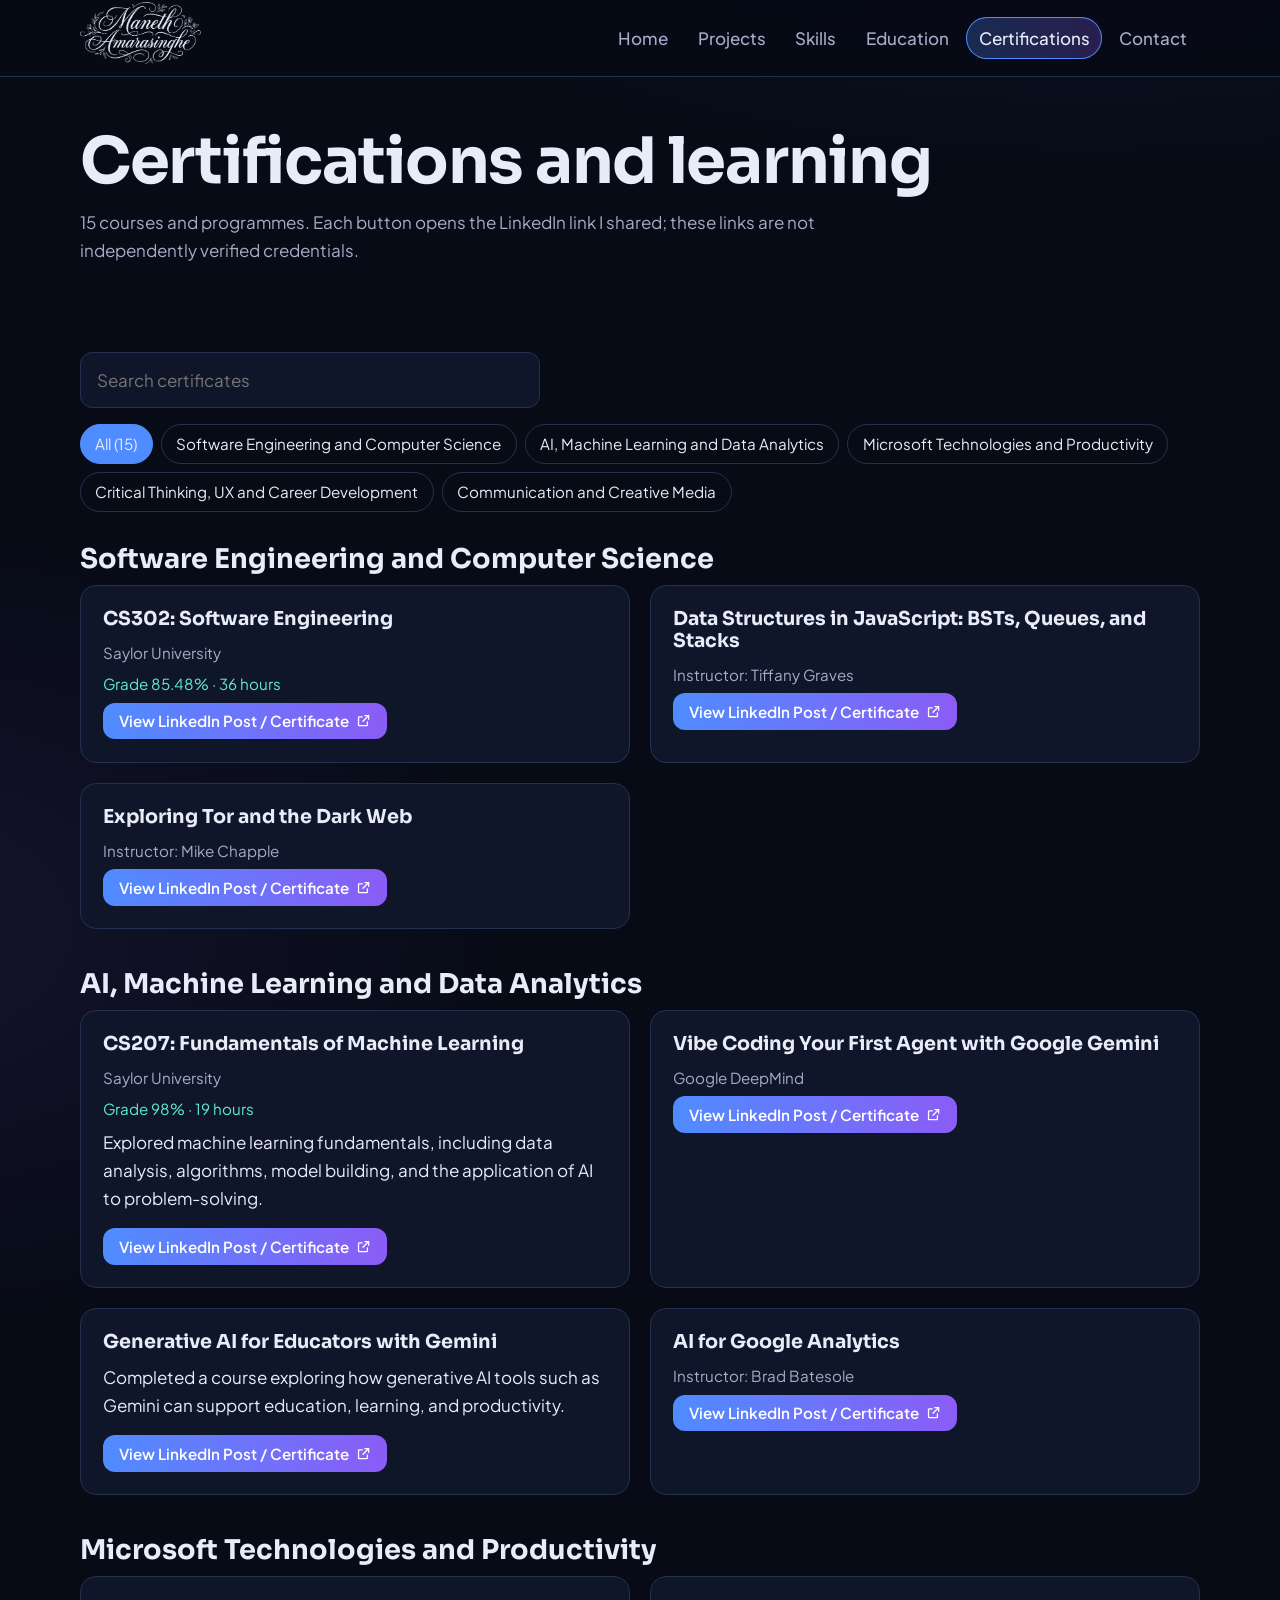
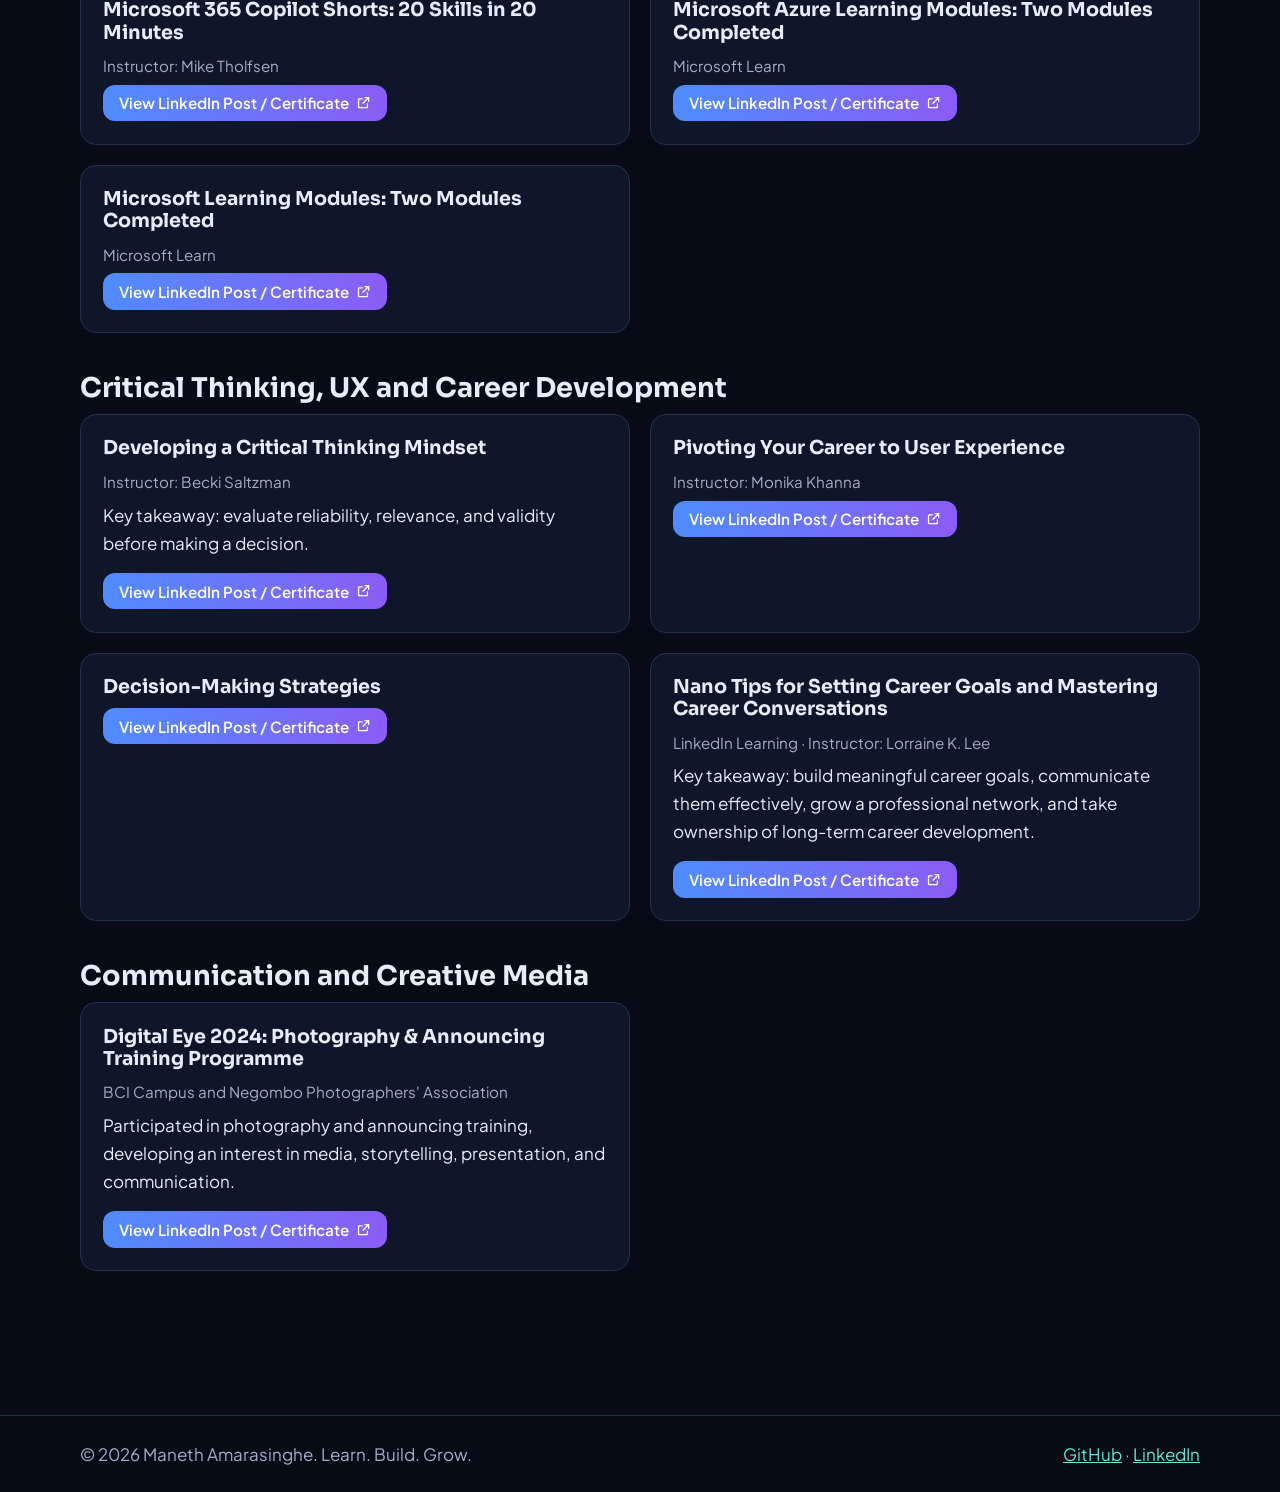
==== certifications.html @ 9f1f95dd "Add files via upload" ====
<!DOCTYPE html>
<html lang="en"><head><meta charset="utf-8"><meta name="viewport" content="width=device-width, initial-scale=1">
<title>Certifications | Maneth Amarasinghe</title><meta name="description" content="15 courses and programmes in software engineering, machine learning, Microsoft technologies, UX and more.">
<link rel="icon" href="favicon.svg" type="image/svg+xml">
<link rel="preconnect" href="https://fonts.googleapis.com"><link rel="preconnect" href="https://fonts.gstatic.com" crossorigin>
<link href="https://fonts.googleapis.com/css2?family=Plus+Jakarta+Sans:wght@400;500;700&family=Sora:wght@500;700&display=swap" rel="stylesheet">
<link rel="stylesheet" href="style.css"></head><body>
<a class="skip" href="#main">Skip to content</a>
<header class="site-header"><div class="wrap bar">
<a class="brand" href="index.html"><img src="logo.png" width="700" height="358" alt="Maneth Amarasinghe"></a>
<button class="menu-btn" aria-label="Open menu" aria-expanded="false" aria-controls="nav"><span></span><span></span><span></span></button>
<nav id="nav" aria-label="Main"><a href="index.html">Home</a><a href="projects.html">Projects</a><a href="skills.html">Skills</a><a href="education.html">Education</a><a href="certifications.html" aria-current="page">Certifications</a><a href="contact.html">Contact</a></nav></div></header>
<main id="main"><section class="page-head"><div class="wrap"><h1>Certifications and learning</h1><p>15 courses and programmes. Each button opens the LinkedIn link I shared; these links are not independently verified credentials.</p></div></section><section class="sec"><div class="wrap"><div class="tools"><label class="sr" for="q">Search certificates</label><input id="q" type="search" placeholder="Search certificates" autocomplete="off"><div class="filters"><button type="button" class="filter active" data-filter="all">All (15)</button><button type="button" class="filter" data-filter="se">Software Engineering and Computer Science</button><button type="button" class="filter" data-filter="ai">AI, Machine Learning and Data Analytics</button><button type="button" class="filter" data-filter="ms">Microsoft Technologies and Productivity</button><button type="button" class="filter" data-filter="ux">Critical Thinking, UX and Career Development</button><button type="button" class="filter" data-filter="cm">Communication and Creative Media</button></div></div><p id="empty" hidden>No certificates match your search.</p><section class="cgroup" data-group="se"><h2>Software Engineering and Computer Science</h2><div class="grid g2"><article class="card cert" data-cat="se"><h3>CS302: Software Engineering</h3><p class="by">Saylor University</p><p class="meta">Grade 85.48% · 36 hours</p><a class="btn small" href="https://lnkd.in/p/gSEtVdaS" target="_blank" rel="noopener noreferrer">View LinkedIn Post / Certificate <svg class="ico" viewBox="0 0 24 24" aria-hidden="true"><path d="M14 4h6v6M20 4l-9 9M18 14v5a1 1 0 0 1-1 1H5a1 1 0 0 1-1-1V7a1 1 0 0 1 1-1h5" fill="none" stroke="currentColor" stroke-width="2" stroke-linecap="round" stroke-linejoin="round"/></svg></a></article><article class="card cert" data-cat="se"><h3>Data Structures in JavaScript: BSTs, Queues, and Stacks</h3><p class="by">Instructor: Tiffany Graves</p><a class="btn small" href="https://lnkd.in/p/guVDkNkJ" target="_blank" rel="noopener noreferrer">View LinkedIn Post / Certificate <svg class="ico" viewBox="0 0 24 24" aria-hidden="true"><path d="M14 4h6v6M20 4l-9 9M18 14v5a1 1 0 0 1-1 1H5a1 1 0 0 1-1-1V7a1 1 0 0 1 1-1h5" fill="none" stroke="currentColor" stroke-width="2" stroke-linecap="round" stroke-linejoin="round"/></svg></a></article><article class="card cert" data-cat="se"><h3>Exploring Tor and the Dark Web</h3><p class="by">Instructor: Mike Chapple</p><a class="btn small" href="https://lnkd.in/p/gBDqiiTd" target="_blank" rel="noopener noreferrer">View LinkedIn Post / Certificate <svg class="ico" viewBox="0 0 24 24" aria-hidden="true"><path d="M14 4h6v6M20 4l-9 9M18 14v5a1 1 0 0 1-1 1H5a1 1 0 0 1-1-1V7a1 1 0 0 1 1-1h5" fill="none" stroke="currentColor" stroke-width="2" stroke-linecap="round" stroke-linejoin="round"/></svg></a></article></div></section><section class="cgroup" data-group="ai"><h2>AI, Machine Learning and Data Analytics</h2><div class="grid g2"><article class="card cert" data-cat="ai"><h3>CS207: Fundamentals of Machine Learning</h3><p class="by">Saylor University</p><p class="meta">Grade 98% · 19 hours</p><p>Explored machine learning fundamentals, including data analysis, algorithms, model building, and the application of AI to problem-solving.</p><a class="btn small" href="https://lnkd.in/p/gyDenBuD" target="_blank" rel="noopener noreferrer">View LinkedIn Post / Certificate <svg class="ico" viewBox="0 0 24 24" aria-hidden="true"><path d="M14 4h6v6M20 4l-9 9M18 14v5a1 1 0 0 1-1 1H5a1 1 0 0 1-1-1V7a1 1 0 0 1 1-1h5" fill="none" stroke="currentColor" stroke-width="2" stroke-linecap="round" stroke-linejoin="round"/></svg></a></article><article class="card cert" data-cat="ai"><h3>Vibe Coding Your First Agent with Google Gemini</h3><p class="by">Google DeepMind</p><a class="btn small" href="https://lnkd.in/p/gmhh4Y6r" target="_blank" rel="noopener noreferrer">View LinkedIn Post / Certificate <svg class="ico" viewBox="0 0 24 24" aria-hidden="true"><path d="M14 4h6v6M20 4l-9 9M18 14v5a1 1 0 0 1-1 1H5a1 1 0 0 1-1-1V7a1 1 0 0 1 1-1h5" fill="none" stroke="currentColor" stroke-width="2" stroke-linecap="round" stroke-linejoin="round"/></svg></a></article><article class="card cert" data-cat="ai"><h3>Generative AI for Educators with Gemini</h3><p>Completed a course exploring how generative AI tools such as Gemini can support education, learning, and productivity.</p><a class="btn small" href="https://lnkd.in/p/gP2GBxrx" target="_blank" rel="noopener noreferrer">View LinkedIn Post / Certificate <svg class="ico" viewBox="0 0 24 24" aria-hidden="true"><path d="M14 4h6v6M20 4l-9 9M18 14v5a1 1 0 0 1-1 1H5a1 1 0 0 1-1-1V7a1 1 0 0 1 1-1h5" fill="none" stroke="currentColor" stroke-width="2" stroke-linecap="round" stroke-linejoin="round"/></svg></a></article><article class="card cert" data-cat="ai"><h3>AI for Google Analytics</h3><p class="by">Instructor: Brad Batesole</p><a class="btn small" href="https://lnkd.in/p/gePWBzvf" target="_blank" rel="noopener noreferrer">View LinkedIn Post / Certificate <svg class="ico" viewBox="0 0 24 24" aria-hidden="true"><path d="M14 4h6v6M20 4l-9 9M18 14v5a1 1 0 0 1-1 1H5a1 1 0 0 1-1-1V7a1 1 0 0 1 1-1h5" fill="none" stroke="currentColor" stroke-width="2" stroke-linecap="round" stroke-linejoin="round"/></svg></a></article></div></section><section class="cgroup" data-group="ms"><h2>Microsoft Technologies and Productivity</h2><div class="grid g2"><article class="card cert" data-cat="ms"><h3>Microsoft 365 Copilot Shorts: 20 Skills in 20 Minutes</h3><p class="by">Instructor: Mike Tholfsen</p><a class="btn small" href="https://lnkd.in/p/gTQS7FHY" target="_blank" rel="noopener noreferrer">View LinkedIn Post / Certificate <svg class="ico" viewBox="0 0 24 24" aria-hidden="true"><path d="M14 4h6v6M20 4l-9 9M18 14v5a1 1 0 0 1-1 1H5a1 1 0 0 1-1-1V7a1 1 0 0 1 1-1h5" fill="none" stroke="currentColor" stroke-width="2" stroke-linecap="round" stroke-linejoin="round"/></svg></a></article><article class="card cert" data-cat="ms"><h3>Microsoft Azure Learning Modules: Two Modules Completed</h3><p class="by">Microsoft Learn</p><a class="btn small" href="https://lnkd.in/p/ggSB4J23" target="_blank" rel="noopener noreferrer">View LinkedIn Post / Certificate <svg class="ico" viewBox="0 0 24 24" aria-hidden="true"><path d="M14 4h6v6M20 4l-9 9M18 14v5a1 1 0 0 1-1 1H5a1 1 0 0 1-1-1V7a1 1 0 0 1 1-1h5" fill="none" stroke="currentColor" stroke-width="2" stroke-linecap="round" stroke-linejoin="round"/></svg></a></article><article class="card cert" data-cat="ms"><h3>Microsoft Learning Modules: Two Modules Completed</h3><p class="by">Microsoft Learn</p><a class="btn small" href="https://lnkd.in/p/g-Dsky8Z" target="_blank" rel="noopener noreferrer">View LinkedIn Post / Certificate <svg class="ico" viewBox="0 0 24 24" aria-hidden="true"><path d="M14 4h6v6M20 4l-9 9M18 14v5a1 1 0 0 1-1 1H5a1 1 0 0 1-1-1V7a1 1 0 0 1 1-1h5" fill="none" stroke="currentColor" stroke-width="2" stroke-linecap="round" stroke-linejoin="round"/></svg></a></article></div></section><section class="cgroup" data-group="ux"><h2>Critical Thinking, UX and Career Development</h2><div class="grid g2"><article class="card cert" data-cat="ux"><h3>Developing a Critical Thinking Mindset</h3><p class="by">Instructor: Becki Saltzman</p><p>Key takeaway: evaluate reliability, relevance, and validity before making a decision.</p><a class="btn small" href="https://lnkd.in/p/gcz9-4gQ" target="_blank" rel="noopener noreferrer">View LinkedIn Post / Certificate <svg class="ico" viewBox="0 0 24 24" aria-hidden="true"><path d="M14 4h6v6M20 4l-9 9M18 14v5a1 1 0 0 1-1 1H5a1 1 0 0 1-1-1V7a1 1 0 0 1 1-1h5" fill="none" stroke="currentColor" stroke-width="2" stroke-linecap="round" stroke-linejoin="round"/></svg></a></article><article class="card cert" data-cat="ux"><h3>Pivoting Your Career to User Experience</h3><p class="by">Instructor: Monika Khanna</p><a class="btn small" href="https://lnkd.in/p/gacBQBpp" target="_blank" rel="noopener noreferrer">View LinkedIn Post / Certificate <svg class="ico" viewBox="0 0 24 24" aria-hidden="true"><path d="M14 4h6v6M20 4l-9 9M18 14v5a1 1 0 0 1-1 1H5a1 1 0 0 1-1-1V7a1 1 0 0 1 1-1h5" fill="none" stroke="currentColor" stroke-width="2" stroke-linecap="round" stroke-linejoin="round"/></svg></a></article><article class="card cert" data-cat="ux"><h3>Decision-Making Strategies</h3><a class="btn small" href="https://lnkd.in/p/gWr3NBE8" target="_blank" rel="noopener noreferrer">View LinkedIn Post / Certificate <svg class="ico" viewBox="0 0 24 24" aria-hidden="true"><path d="M14 4h6v6M20 4l-9 9M18 14v5a1 1 0 0 1-1 1H5a1 1 0 0 1-1-1V7a1 1 0 0 1 1-1h5" fill="none" stroke="currentColor" stroke-width="2" stroke-linecap="round" stroke-linejoin="round"/></svg></a></article><article class="card cert" data-cat="ux"><h3>Nano Tips for Setting Career Goals and Mastering Career Conversations</h3><p class="by">LinkedIn Learning · Instructor: Lorraine K. Lee</p><p>Key takeaway: build meaningful career goals, communicate them effectively, grow a professional network, and take ownership of long-term career development.</p><a class="btn small" href="https://lnkd.in/p/gWjcAZTr" target="_blank" rel="noopener noreferrer">View LinkedIn Post / Certificate <svg class="ico" viewBox="0 0 24 24" aria-hidden="true"><path d="M14 4h6v6M20 4l-9 9M18 14v5a1 1 0 0 1-1 1H5a1 1 0 0 1-1-1V7a1 1 0 0 1 1-1h5" fill="none" stroke="currentColor" stroke-width="2" stroke-linecap="round" stroke-linejoin="round"/></svg></a></article></div></section><section class="cgroup" data-group="cm"><h2>Communication and Creative Media</h2><div class="grid g2"><article class="card cert" data-cat="cm"><h3>Digital Eye 2024: Photography &amp; Announcing Training Programme</h3><p class="by">BCI Campus and Negombo Photographers' Association</p><p>Participated in photography and announcing training, developing an interest in media, storytelling, presentation, and communication.</p><a class="btn small" href="https://lnkd.in/p/gghEUp94" target="_blank" rel="noopener noreferrer">View LinkedIn Post / Certificate <svg class="ico" viewBox="0 0 24 24" aria-hidden="true"><path d="M14 4h6v6M20 4l-9 9M18 14v5a1 1 0 0 1-1 1H5a1 1 0 0 1-1-1V7a1 1 0 0 1 1-1h5" fill="none" stroke="currentColor" stroke-width="2" stroke-linecap="round" stroke-linejoin="round"/></svg></a></article></div></section></div></section></main>
<footer class="site-footer"><div class="wrap foot">
<p>&copy; <span id="year">2026</span> Maneth Amarasinghe. Learn. Build. Grow.</p>
<p><a href="https://github.com/maneth-amarasinghe-cyber" target="_blank" rel="noopener noreferrer">GitHub</a> &middot; <a href="https://www.linkedin.com/in/maneth-amarasinghe/" target="_blank" rel="noopener noreferrer">LinkedIn</a></p></div></footer>
<script src="script.js"></script></body></html>
---- style.css ----
/* Design tokens: change colours here */
:root{--bg:#070b16;--panel:#0f1629;--line:#243050;--text:#e8ecf8;--mute:#a3adc8;--blue:#4f8cff;--violet:#8b5cf6;--cyan:#5eead4;--r:16px}
*{box-sizing:border-box}html{scroll-behavior:smooth}
body{margin:0;background:var(--bg);color:var(--text);font:400 1.0625rem/1.65 "Plus Jakarta Sans",system-ui,sans-serif;overflow-x:hidden;
background-image:radial-gradient(60rem 30rem at 85% -10%,#4f8cff22,transparent),radial-gradient(40rem 25rem at -10% 30%,#8b5cf61c,transparent)}
h1,h2,h3,.brand{font-family:"Sora",system-ui,sans-serif;line-height:1.15;margin:0 0 .6rem}
h1{font-size:clamp(2.2rem,5.5vw,4rem);letter-spacing:-.02em}h2{font-size:1.7rem}h3{font-size:1.2rem}
a{color:var(--cyan)}p{margin:0 0 1rem}.wrap{width:min(1120px,100% - 2rem);margin:0 auto}.narrow{width:min(780px,100% - 2rem)}
:focus-visible{outline:3px solid var(--cyan);outline-offset:3px}
.skip{position:absolute;left:-999px;top:0;background:#fff;color:#000;padding:.5rem 1rem;z-index:99}.skip:focus{left:0}
.sr{position:absolute;width:1px;height:1px;overflow:hidden;clip:rect(0 0 0 0)}
.ico{width:1em;height:1em;vertical-align:-.12em}
.site-header{position:sticky;top:0;z-index:20;background:#070b16e6;backdrop-filter:blur(10px);border-bottom:1px solid var(--line)}
.bar{display:flex;align-items:center;justify-content:space-between;min-height:76px;gap:1rem}
.brand{color:var(--text);text-decoration:none;font-weight:700;font-size:1.1rem}
nav{display:flex;gap:.25rem;flex-wrap:wrap}nav a{color:var(--mute);text-decoration:none;padding:.45rem .8rem;border-radius:999px;font-weight:500}
nav a:hover{color:var(--text)}nav a[aria-current=page]{color:var(--text);background:linear-gradient(90deg,#4f8cff40,#8b5cf640);box-shadow:inset 0 0 0 1px var(--blue)}
.menu-btn{display:none;background:none;border:1px solid var(--line);border-radius:10px;padding:.6rem;cursor:pointer}
.menu-btn span{display:block;width:22px;height:2px;background:var(--text);margin:4px 0}
@media(max-width:820px){.menu-btn{display:block}nav{display:none;position:absolute;left:0;right:0;top:76px;background:var(--bg);flex-direction:column;padding:1rem;border-bottom:1px solid var(--line)}nav.open{display:flex}}
.hero{padding:clamp(2.5rem,7vw,5.5rem) 0}.hero-grid{display:grid;grid-template-columns:1.25fr 1fr;gap:3rem;align-items:center}
.status{display:inline-block;border:1px solid var(--line);background:var(--panel);padding:.35rem .9rem;border-radius:999px;color:var(--cyan);font-size:.95rem}
.lead{color:var(--mute);font-size:1.15rem;max-width:60ch}
.portrait{margin:0;justify-self:center;width:min(100%,380px);aspect-ratio:422/520;border-radius:24px;padding:6px;background:linear-gradient(140deg,var(--blue),var(--violet),var(--cyan));box-shadow:0 30px 80px #4f8cff30}
.portrait img{width:100%;height:100%;object-fit:cover;object-position:top;border-radius:19px;display:block}
@media(max-width:820px){.hero-grid{grid-template-columns:1fr}.portrait{order:-1;width:min(100%,300px)}}
.actions{display:flex;gap:.7rem;flex-wrap:wrap;margin:1.4rem 0}.links{display:flex;gap:1.2rem;flex-wrap:wrap}
.btn{display:inline-flex;align-items:center;gap:.4rem;background:linear-gradient(90deg,var(--blue),var(--violet));color:#fff;border:0;text-decoration:none;font:600 1rem "Plus Jakarta Sans",sans-serif;padding:.75rem 1.3rem;border-radius:12px;cursor:pointer}
.btn:hover{filter:brightness(1.12)}.btn.ghost{background:transparent;border:1px solid var(--line);color:var(--text)}.btn.ghost:hover{border-color:var(--cyan)}
.btn.small{padding:.55rem 1rem;font-size:.95rem}.textlink{font-weight:600}
.sec{padding:clamp(2rem,5vw,3.5rem) 0}.page-head{padding:3rem 0 1rem}.page-head p{color:var(--mute);max-width:65ch}
.grid{display:grid;gap:1.25rem}.g2{grid-template-columns:repeat(2,1fr)}.g3{grid-template-columns:repeat(3,1fr)}
@media(max-width:900px){.g3{grid-template-columns:repeat(2,1fr)}}@media(max-width:640px){.g2,.g3{grid-template-columns:1fr}}
.card{background:var(--panel);border:1px solid var(--line);border-radius:var(--r);padding:1.4rem;min-width:0;overflow-wrap:anywhere}
.card:hover{border-color:#4f8cff80}.kind,.by,.meta{color:var(--mute);font-size:.95rem;margin-bottom:.4rem}.meta{color:var(--cyan)}.note{color:var(--mute);font-size:.95rem}
.chips{list-style:none;display:flex;flex-wrap:wrap;gap:.45rem;padding:0;margin:.8rem 0 1rem}.chips li{border:1px solid var(--line);background:#0b1224;border-radius:999px;padding:.2rem .75rem;font-size:.9rem;color:var(--text)}.chips.big li{font-size:1rem;padding:.4rem 1rem}
.proj{padding:0;overflow:hidden;display:flex;flex-direction:column}.pbody{padding:1.3rem;display:flex;flex-direction:column;flex:1}.pbody .btn,.pbody .note{margin-top:auto;align-self:flex-start}
.art{height:120px;display:grid;place-items:center;font:700 3rem "Sora",sans-serif;color:#ffffffd9;letter-spacing:.05em}
.studysprint .art{background:linear-gradient(135deg,#1d4ed8,#0e7490)}.fest .art{background:linear-gradient(135deg,#7c3aed,#db2777)}.ocean .art{background:linear-gradient(135deg,#0369a1,#0d9488)}
.psy .art{background:linear-gradient(135deg,#6d28d9,#4f46e5)}.gun .art{background:linear-gradient(135deg,#334155,#b45309)}.recipe .art{background:linear-gradient(135deg,#be123c,#c2410c)}
.timeline{list-style:none;padding:0;margin:0;display:grid;gap:1.25rem;border-left:2px solid var(--line);padding-left:1.25rem}
.lead-card{border-color:var(--violet);background:linear-gradient(135deg,#8b5cf61f,var(--panel))}
.tools{display:grid;gap:1rem;margin-bottom:2rem}input[type=search]{width:100%;max-width:460px;padding:.8rem 1rem;border-radius:12px;border:1px solid var(--line);background:var(--panel);color:var(--text);font:inherit}
.filters{display:flex;gap:.5rem;flex-wrap:wrap}.filter{background:transparent;color:var(--text);border:1px solid var(--line);border-radius:999px;padding:.4rem .9rem;font:inherit;font-size:.95rem;cursor:pointer}.filter.active{background:var(--blue);border-color:var(--blue)}
.cgroup{margin-bottom:2.5rem}[hidden]{display:none!important}
.site-footer{border-top:1px solid var(--line);margin-top:3rem;padding:1.5rem 0;color:var(--mute)}.foot{display:flex;justify-content:space-between;flex-wrap:wrap;gap:.5rem}.foot p{margin:0}
@media(prefers-reduced-motion:reduce){*{animation:none!important;transition:none!important;scroll-behavior:auto!important}}

.brand{display:block;line-height:0}.brand img{height:62px;width:auto;display:block}
.art{position:relative;height:170px;overflow:hidden}.art img{position:absolute;inset:0;width:100%;height:100%;object-fit:cover}
.journey .jbox{background:linear-gradient(135deg,#4f8cff1f,#8b5cf61f);border:1px solid var(--line);border-radius:24px;padding:clamp(1.5rem,4vw,3rem)}
.journey h2{font-size:clamp(1.9rem,4vw,2.8rem)}.jtext{font-size:1.2rem;max-width:68ch;color:var(--text)}
.steps{list-style:none;display:grid;grid-template-columns:repeat(3,1fr);gap:1rem;padding:0;margin:1.5rem 0}
.steps li{background:var(--panel);border:1px solid var(--line);border-radius:14px;padding:1rem;color:var(--mute)}.steps b{display:block;font:700 1.4rem "Sora",sans-serif;color:var(--cyan)}
@media(max-width:640px){.steps{grid-template-columns:1fr}.brand img{height:52px}}
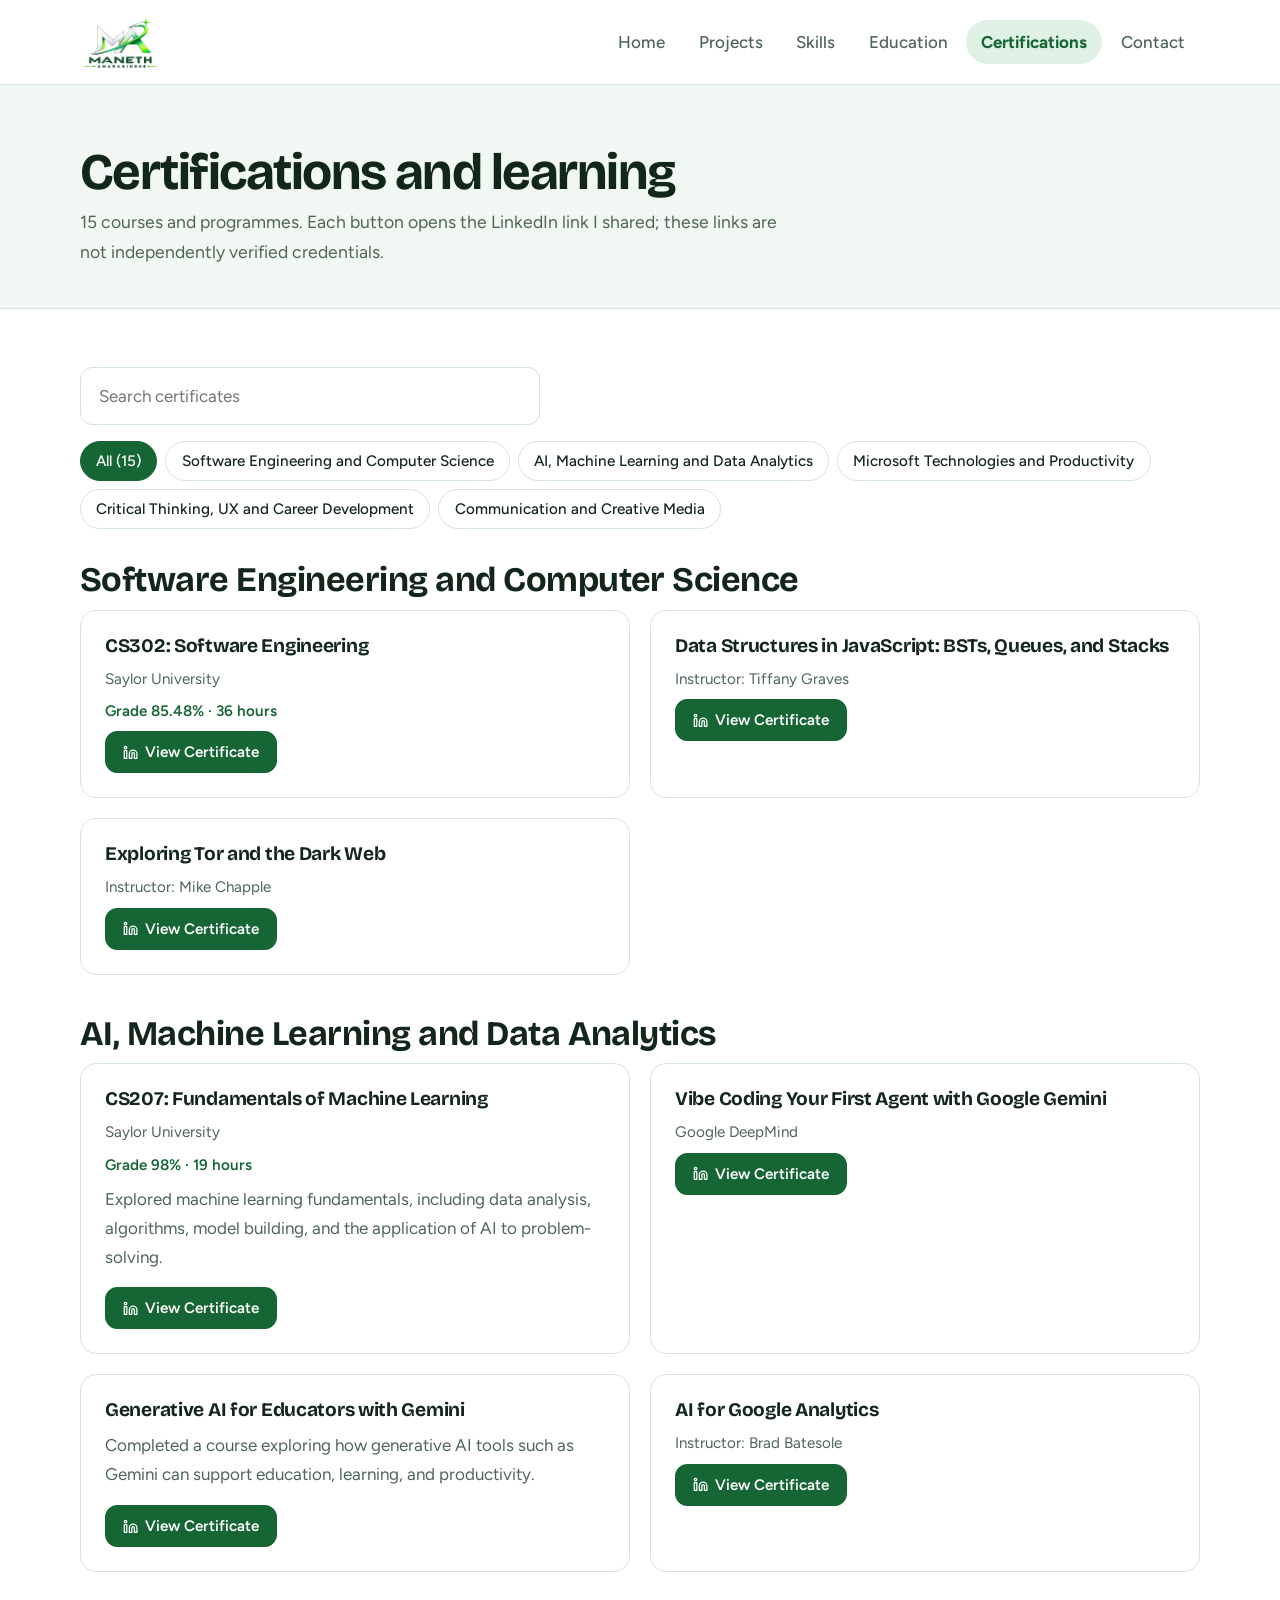
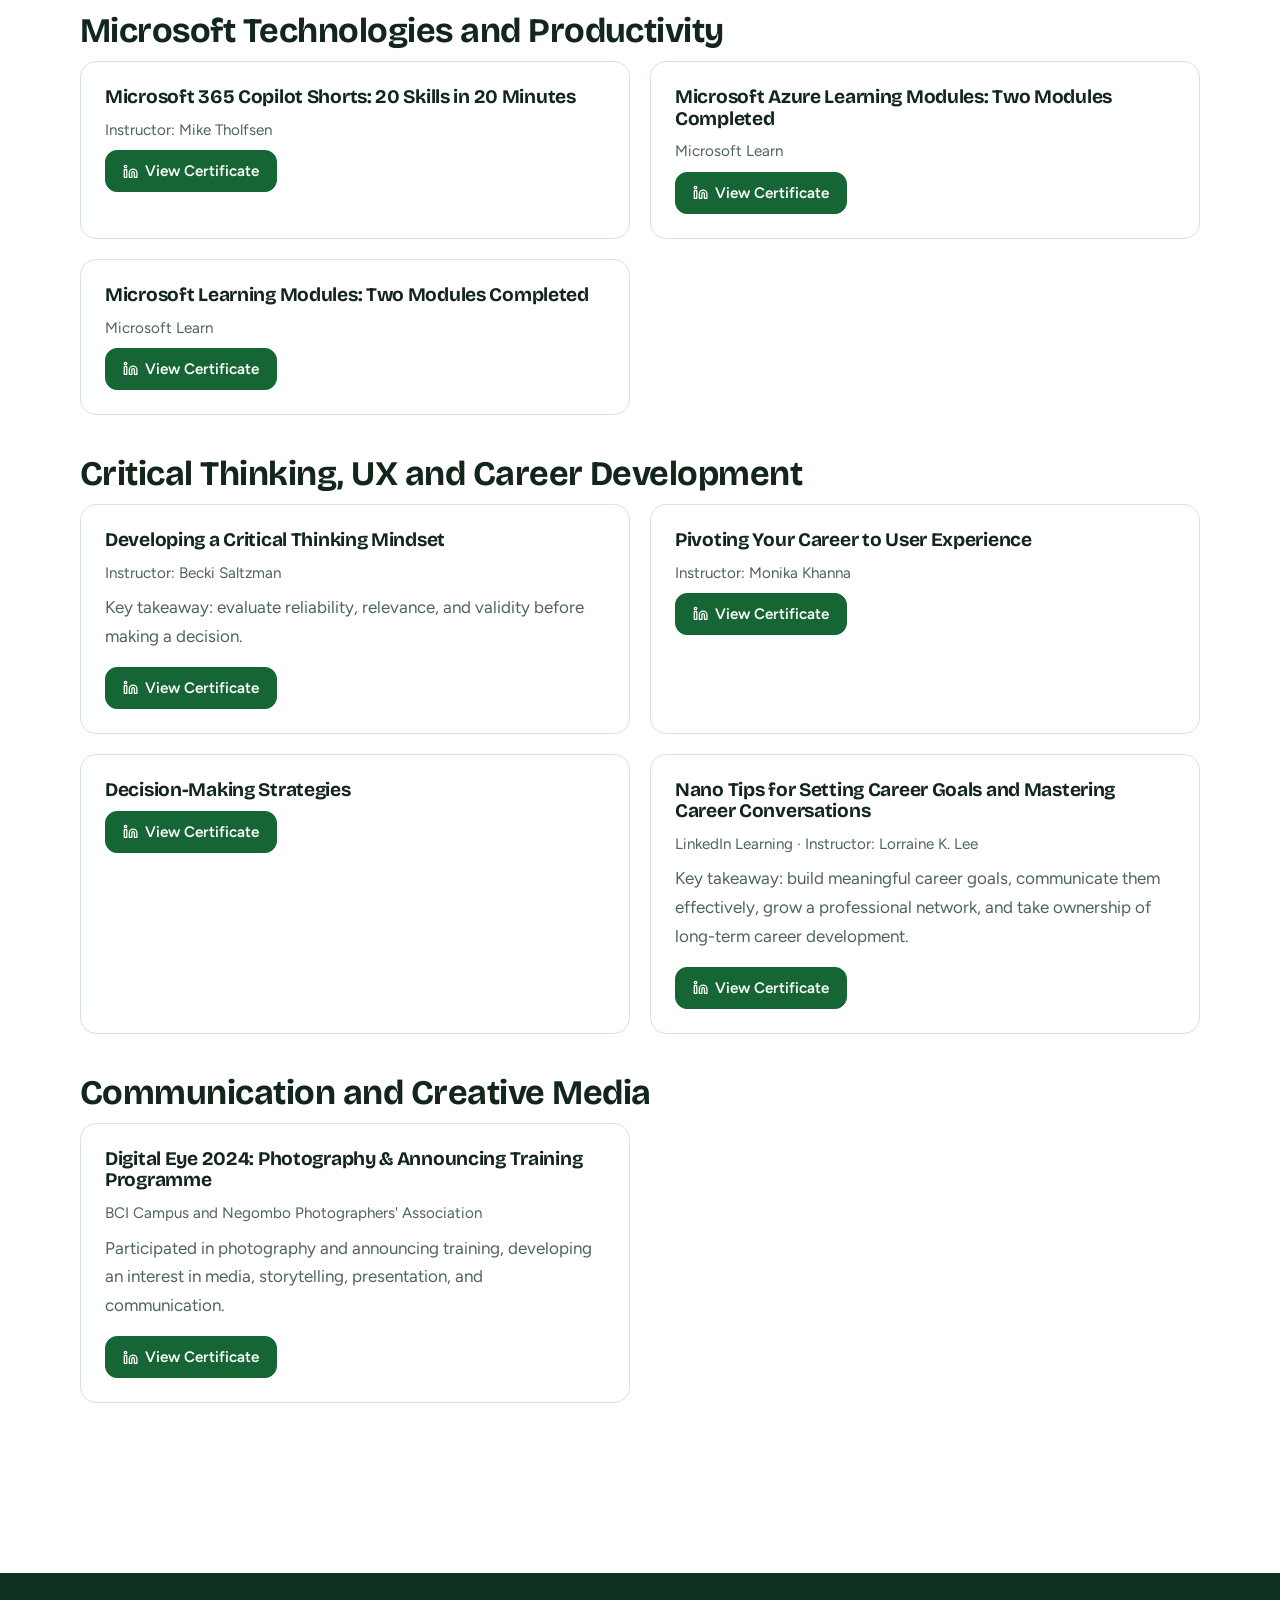
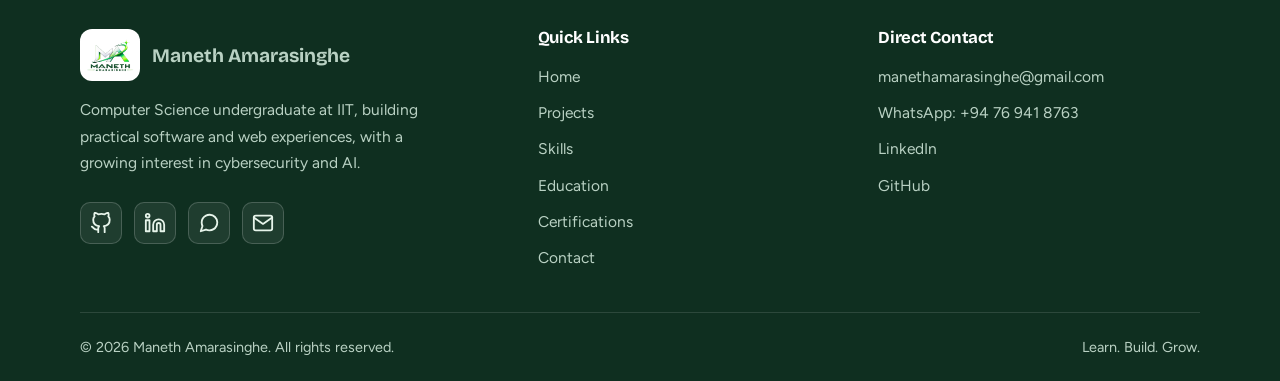
==== commit 58f0bf68: "Add files via upload" ====
--- a/certifications.html
+++ b/certifications.html
@@ -1,17 +1,24 @@
 <!DOCTYPE html>
 <html lang="en"><head><meta charset="utf-8"><meta name="viewport" content="width=device-width, initial-scale=1">
 <title>Certifications | Maneth Amarasinghe</title><meta name="description" content="15 courses and programmes in software engineering, machine learning, Microsoft technologies, UX and more.">
-<link rel="icon" href="favicon.svg" type="image/svg+xml">
+<meta name="theme-color" content="#ffffff"><link rel="icon" href="favicon.svg" type="image/svg+xml">
 <link rel="preconnect" href="https://fonts.googleapis.com"><link rel="preconnect" href="https://fonts.gstatic.com" crossorigin>
-<link href="https://fonts.googleapis.com/css2?family=Plus+Jakarta+Sans:wght@400;500;700&family=Sora:wght@500;700&display=swap" rel="stylesheet">
-<link rel="stylesheet" href="style.css"></head><body>
+<link href="https://fonts.googleapis.com/css2?family=Bricolage+Grotesque:opsz,wght@12..96,600;12..96,700&family=Figtree:wght@400;500;600;700&display=swap" rel="stylesheet">
+<link rel="stylesheet" href="style.css"><link rel="stylesheet" href="footer.css"></head><body>
 <a class="skip" href="#main">Skip to content</a>
 <header class="site-header"><div class="wrap bar">
-<a class="brand" href="index.html"><img src="logo.png" width="700" height="358" alt="Maneth Amarasinghe"></a>
+<a class="brand" href="index.html"><img src="logo.png" width="700" height="629" alt="Maneth Amarasinghe"></a>
 <button class="menu-btn" aria-label="Open menu" aria-expanded="false" aria-controls="nav"><span></span><span></span><span></span></button>
 <nav id="nav" aria-label="Main"><a href="index.html">Home</a><a href="projects.html">Projects</a><a href="skills.html">Skills</a><a href="education.html">Education</a><a href="certifications.html" aria-current="page">Certifications</a><a href="contact.html">Contact</a></nav></div></header>
-<main id="main"><section class="page-head"><div class="wrap"><h1>Certifications and learning</h1><p>15 courses and programmes. Each button opens the LinkedIn link I shared; these links are not independently verified credentials.</p></div></section><section class="sec"><div class="wrap"><div class="tools"><label class="sr" for="q">Search certificates</label><input id="q" type="search" placeholder="Search certificates" autocomplete="off"><div class="filters"><button type="button" class="filter active" data-filter="all">All (15)</button><button type="button" class="filter" data-filter="se">Software Engineering and Computer Science</button><button type="button" class="filter" data-filter="ai">AI, Machine Learning and Data Analytics</button><button type="button" class="filter" data-filter="ms">Microsoft Technologies and Productivity</button><button type="button" class="filter" data-filter="ux">Critical Thinking, UX and Career Development</button><button type="button" class="filter" data-filter="cm">Communication and Creative Media</button></div></div><p id="empty" hidden>No certificates match your search.</p><section class="cgroup" data-group="se"><h2>Software Engineering and Computer Science</h2><div class="grid g2"><article class="card cert" data-cat="se"><h3>CS302: Software Engineering</h3><p class="by">Saylor University</p><p class="meta">Grade 85.48% · 36 hours</p><a class="btn small" href="https://lnkd.in/p/gSEtVdaS" target="_blank" rel="noopener noreferrer">View LinkedIn Post / Certificate <svg class="ico" viewBox="0 0 24 24" aria-hidden="true"><path d="M14 4h6v6M20 4l-9 9M18 14v5a1 1 0 0 1-1 1H5a1 1 0 0 1-1-1V7a1 1 0 0 1 1-1h5" fill="none" stroke="currentColor" stroke-width="2" stroke-linecap="round" stroke-linejoin="round"/></svg></a></article><article class="card cert" data-cat="se"><h3>Data Structures in JavaScript: BSTs, Queues, and Stacks</h3><p class="by">Instructor: Tiffany Graves</p><a class="btn small" href="https://lnkd.in/p/guVDkNkJ" target="_blank" rel="noopener noreferrer">View LinkedIn Post / Certificate <svg class="ico" viewBox="0 0 24 24" aria-hidden="true"><path d="M14 4h6v6M20 4l-9 9M18 14v5a1 1 0 0 1-1 1H5a1 1 0 0 1-1-1V7a1 1 0 0 1 1-1h5" fill="none" stroke="currentColor" stroke-width="2" stroke-linecap="round" stroke-linejoin="round"/></svg></a></article><article class="card cert" data-cat="se"><h3>Exploring Tor and the Dark Web</h3><p class="by">Instructor: Mike Chapple</p><a class="btn small" href="https://lnkd.in/p/gBDqiiTd" target="_blank" rel="noopener noreferrer">View LinkedIn Post / Certificate <svg class="ico" viewBox="0 0 24 24" aria-hidden="true"><path d="M14 4h6v6M20 4l-9 9M18 14v5a1 1 0 0 1-1 1H5a1 1 0 0 1-1-1V7a1 1 0 0 1 1-1h5" fill="none" stroke="currentColor" stroke-width="2" stroke-linecap="round" stroke-linejoin="round"/></svg></a></article></div></section><section class="cgroup" data-group="ai"><h2>AI, Machine Learning and Data Analytics</h2><div class="grid g2"><article class="card cert" data-cat="ai"><h3>CS207: Fundamentals of Machine Learning</h3><p class="by">Saylor University</p><p class="meta">Grade 98% · 19 hours</p><p>Explored machine learning fundamentals, including data analysis, algorithms, model building, and the application of AI to problem-solving.</p><a class="btn small" href="https://lnkd.in/p/gyDenBuD" target="_blank" rel="noopener noreferrer">View LinkedIn Post / Certificate <svg class="ico" viewBox="0 0 24 24" aria-hidden="true"><path d="M14 4h6v6M20 4l-9 9M18 14v5a1 1 0 0 1-1 1H5a1 1 0 0 1-1-1V7a1 1 0 0 1 1-1h5" fill="none" stroke="currentColor" stroke-width="2" stroke-linecap="round" stroke-linejoin="round"/></svg></a></article><article class="card cert" data-cat="ai"><h3>Vibe Coding Your First Agent with Google Gemini</h3><p class="by">Google DeepMind</p><a class="btn small" href="https://lnkd.in/p/gmhh4Y6r" target="_blank" rel="noopener noreferrer">View LinkedIn Post / Certificate <svg class="ico" viewBox="0 0 24 24" aria-hidden="true"><path d="M14 4h6v6M20 4l-9 9M18 14v5a1 1 0 0 1-1 1H5a1 1 0 0 1-1-1V7a1 1 0 0 1 1-1h5" fill="none" stroke="currentColor" stroke-width="2" stroke-linecap="round" stroke-linejoin="round"/></svg></a></article><article class="card cert" data-cat="ai"><h3>Generative AI for Educators with Gemini</h3><p>Completed a course exploring how generative AI tools such as Gemini can support education, learning, and productivity.</p><a class="btn small" href="https://lnkd.in/p/gP2GBxrx" target="_blank" rel="noopener noreferrer">View LinkedIn Post / Certificate <svg class="ico" viewBox="0 0 24 24" aria-hidden="true"><path d="M14 4h6v6M20 4l-9 9M18 14v5a1 1 0 0 1-1 1H5a1 1 0 0 1-1-1V7a1 1 0 0 1 1-1h5" fill="none" stroke="currentColor" stroke-width="2" stroke-linecap="round" stroke-linejoin="round"/></svg></a></article><article class="card cert" data-cat="ai"><h3>AI for Google Analytics</h3><p class="by">Instructor: Brad Batesole</p><a class="btn small" href="https://lnkd.in/p/gePWBzvf" target="_blank" rel="noopener noreferrer">View LinkedIn Post / Certificate <svg class="ico" viewBox="0 0 24 24" aria-hidden="true"><path d="M14 4h6v6M20 4l-9 9M18 14v5a1 1 0 0 1-1 1H5a1 1 0 0 1-1-1V7a1 1 0 0 1 1-1h5" fill="none" stroke="currentColor" stroke-width="2" stroke-linecap="round" stroke-linejoin="round"/></svg></a></article></div></section><section class="cgroup" data-group="ms"><h2>Microsoft Technologies and Productivity</h2><div class="grid g2"><article class="card cert" data-cat="ms"><h3>Microsoft 365 Copilot Shorts: 20 Skills in 20 Minutes</h3><p class="by">Instructor: Mike Tholfsen</p><a class="btn small" href="https://lnkd.in/p/gTQS7FHY" target="_blank" rel="noopener noreferrer">View LinkedIn Post / Certificate <svg class="ico" viewBox="0 0 24 24" aria-hidden="true"><path d="M14 4h6v6M20 4l-9 9M18 14v5a1 1 0 0 1-1 1H5a1 1 0 0 1-1-1V7a1 1 0 0 1 1-1h5" fill="none" stroke="currentColor" stroke-width="2" stroke-linecap="round" stroke-linejoin="round"/></svg></a></article><article class="card cert" data-cat="ms"><h3>Microsoft Azure Learning Modules: Two Modules Completed</h3><p class="by">Microsoft Learn</p><a class="btn small" href="https://lnkd.in/p/ggSB4J23" target="_blank" rel="noopener noreferrer">View LinkedIn Post / Certificate <svg class="ico" viewBox="0 0 24 24" aria-hidden="true"><path d="M14 4h6v6M20 4l-9 9M18 14v5a1 1 0 0 1-1 1H5a1 1 0 0 1-1-1V7a1 1 0 0 1 1-1h5" fill="none" stroke="currentColor" stroke-width="2" stroke-linecap="round" stroke-linejoin="round"/></svg></a></article><article class="card cert" data-cat="ms"><h3>Microsoft Learning Modules: Two Modules Completed</h3><p class="by">Microsoft Learn</p><a class="btn small" href="https://lnkd.in/p/g-Dsky8Z" target="_blank" rel="noopener noreferrer">View LinkedIn Post / Certificate <svg class="ico" viewBox="0 0 24 24" aria-hidden="true"><path d="M14 4h6v6M20 4l-9 9M18 14v5a1 1 0 0 1-1 1H5a1 1 0 0 1-1-1V7a1 1 0 0 1 1-1h5" fill="none" stroke="currentColor" stroke-width="2" stroke-linecap="round" stroke-linejoin="round"/></svg></a></article></div></section><section class="cgroup" data-group="ux"><h2>Critical Thinking, UX and Career Development</h2><div class="grid g2"><article class="card cert" data-cat="ux"><h3>Developing a Critical Thinking Mindset</h3><p class="by">Instructor: Becki Saltzman</p><p>Key takeaway: evaluate reliability, relevance, and validity before making a decision.</p><a class="btn small" href="https://lnkd.in/p/gcz9-4gQ" target="_blank" rel="noopener noreferrer">View LinkedIn Post / Certificate <svg class="ico" viewBox="0 0 24 24" aria-hidden="true"><path d="M14 4h6v6M20 4l-9 9M18 14v5a1 1 0 0 1-1 1H5a1 1 0 0 1-1-1V7a1 1 0 0 1 1-1h5" fill="none" stroke="currentColor" stroke-width="2" stroke-linecap="round" stroke-linejoin="round"/></svg></a></article><article class="card cert" data-cat="ux"><h3>Pivoting Your Career to User Experience</h3><p class="by">Instructor: Monika Khanna</p><a class="btn small" href="https://lnkd.in/p/gacBQBpp" target="_blank" rel="noopener noreferrer">View LinkedIn Post / Certificate <svg class="ico" viewBox="0 0 24 24" aria-hidden="true"><path d="M14 4h6v6M20 4l-9 9M18 14v5a1 1 0 0 1-1 1H5a1 1 0 0 1-1-1V7a1 1 0 0 1 1-1h5" fill="none" stroke="currentColor" stroke-width="2" stroke-linecap="round" stroke-linejoin="round"/></svg></a></article><article class="card cert" data-cat="ux"><h3>Decision-Making Strategies</h3><a class="btn small" href="https://lnkd.in/p/gWr3NBE8" target="_blank" rel="noopener noreferrer">View LinkedIn Post / Certificate <svg class="ico" viewBox="0 0 24 24" aria-hidden="true"><path d="M14 4h6v6M20 4l-9 9M18 14v5a1 1 0 0 1-1 1H5a1 1 0 0 1-1-1V7a1 1 0 0 1 1-1h5" fill="none" stroke="currentColor" stroke-width="2" stroke-linecap="round" stroke-linejoin="round"/></svg></a></article><article class="card cert" data-cat="ux"><h3>Nano Tips for Setting Career Goals and Mastering Career Conversations</h3><p class="by">LinkedIn Learning · Instructor: Lorraine K. Lee</p><p>Key takeaway: build meaningful career goals, communicate them effectively, grow a professional network, and take ownership of long-term career development.</p><a class="btn small" href="https://lnkd.in/p/gWjcAZTr" target="_blank" rel="noopener noreferrer">View LinkedIn Post / Certificate <svg class="ico" viewBox="0 0 24 24" aria-hidden="true"><path d="M14 4h6v6M20 4l-9 9M18 14v5a1 1 0 0 1-1 1H5a1 1 0 0 1-1-1V7a1 1 0 0 1 1-1h5" fill="none" stroke="currentColor" stroke-width="2" stroke-linecap="round" stroke-linejoin="round"/></svg></a></article></div></section><section class="cgroup" data-group="cm"><h2>Communication and Creative Media</h2><div class="grid g2"><article class="card cert" data-cat="cm"><h3>Digital Eye 2024: Photography &amp; Announcing Training Programme</h3><p class="by">BCI Campus and Negombo Photographers' Association</p><p>Participated in photography and announcing training, developing an interest in media, storytelling, presentation, and communication.</p><a class="btn small" href="https://lnkd.in/p/gghEUp94" target="_blank" rel="noopener noreferrer">View LinkedIn Post / Certificate <svg class="ico" viewBox="0 0 24 24" aria-hidden="true"><path d="M14 4h6v6M20 4l-9 9M18 14v5a1 1 0 0 1-1 1H5a1 1 0 0 1-1-1V7a1 1 0 0 1 1-1h5" fill="none" stroke="currentColor" stroke-width="2" stroke-linecap="round" stroke-linejoin="round"/></svg></a></article></div></section></div></section></main>
-<footer class="site-footer"><div class="wrap foot">
-<p>&copy; <span id="year">2026</span> Maneth Amarasinghe. Learn. Build. Grow.</p>
-<p><a href="https://github.com/maneth-amarasinghe-cyber" target="_blank" rel="noopener noreferrer">GitHub</a> &middot; <a href="https://www.linkedin.com/in/maneth-amarasinghe/" target="_blank" rel="noopener noreferrer">LinkedIn</a></p></div></footer>
-<script src="script.js"></script></body></html>+<main id="main"><section class="page-head"><div class="wrap"><h1>Certifications and learning</h1><p>15 courses and programmes. Each button opens the LinkedIn link I shared; these links are not independently verified credentials.</p></div></section><section class="sec"><div class="wrap"><div class="tools"><label class="sr" for="q">Search certificates</label><input id="q" type="search" placeholder="Search certificates" autocomplete="off"><div class="filters"><button type="button" class="filter active" data-filter="all">All (15)</button><button type="button" class="filter" data-filter="se">Software Engineering and Computer Science</button><button type="button" class="filter" data-filter="ai">AI, Machine Learning and Data Analytics</button><button type="button" class="filter" data-filter="ms">Microsoft Technologies and Productivity</button><button type="button" class="filter" data-filter="ux">Critical Thinking, UX and Career Development</button><button type="button" class="filter" data-filter="cm">Communication and Creative Media</button></div></div><p id="empty" hidden>No certificates match your search.</p><section class="cgroup" data-group="se"><h2>Software Engineering and Computer Science</h2><div class="grid g2"><article class="card cert" data-cat="se"><h3>CS302: Software Engineering</h3><p class="by">Saylor University</p><p class="meta">Grade 85.48% · 36 hours</p><a class="btn small" href="https://lnkd.in/p/gSEtVdaS" target="_blank" rel="noopener noreferrer"><svg class="ico" viewBox="0 0 24 24" aria-hidden="true"><path d="M16 8a6 6 0 0 1 6 6v7h-4v-7a2 2 0 0 0-2-2 2 2 0 0 0-2 2v7h-4v-7a6 6 0 0 1 6-6z" fill="none" stroke="currentColor" stroke-width="2" stroke-linecap="round" stroke-linejoin="round"/><rect x="2" y="9" width="4" height="12" fill="none" stroke="currentColor" stroke-width="2" stroke-linejoin="round"/><circle cx="4" cy="4" r="2" fill="none" stroke="currentColor" stroke-width="2"/></svg> View Certificate</a></article><article class="card cert" data-cat="se"><h3>Data Structures in JavaScript: BSTs, Queues, and Stacks</h3><p class="by">Instructor: Tiffany Graves</p><a class="btn small" href="https://lnkd.in/p/guVDkNkJ" target="_blank" rel="noopener noreferrer"><svg class="ico" viewBox="0 0 24 24" aria-hidden="true"><path d="M16 8a6 6 0 0 1 6 6v7h-4v-7a2 2 0 0 0-2-2 2 2 0 0 0-2 2v7h-4v-7a6 6 0 0 1 6-6z" fill="none" stroke="currentColor" stroke-width="2" stroke-linecap="round" stroke-linejoin="round"/><rect x="2" y="9" width="4" height="12" fill="none" stroke="currentColor" stroke-width="2" stroke-linejoin="round"/><circle cx="4" cy="4" r="2" fill="none" stroke="currentColor" stroke-width="2"/></svg> View Certificate</a></article><article class="card cert" data-cat="se"><h3>Exploring Tor and the Dark Web</h3><p class="by">Instructor: Mike Chapple</p><a class="btn small" href="https://lnkd.in/p/gBDqiiTd" target="_blank" rel="noopener noreferrer"><svg class="ico" viewBox="0 0 24 24" aria-hidden="true"><path d="M16 8a6 6 0 0 1 6 6v7h-4v-7a2 2 0 0 0-2-2 2 2 0 0 0-2 2v7h-4v-7a6 6 0 0 1 6-6z" fill="none" stroke="currentColor" stroke-width="2" stroke-linecap="round" stroke-linejoin="round"/><rect x="2" y="9" width="4" height="12" fill="none" stroke="currentColor" stroke-width="2" stroke-linejoin="round"/><circle cx="4" cy="4" r="2" fill="none" stroke="currentColor" stroke-width="2"/></svg> View Certificate</a></article></div></section><section class="cgroup" data-group="ai"><h2>AI, Machine Learning and Data Analytics</h2><div class="grid g2"><article class="card cert" data-cat="ai"><h3>CS207: Fundamentals of Machine Learning</h3><p class="by">Saylor University</p><p class="meta">Grade 98% · 19 hours</p><p>Explored machine learning fundamentals, including data analysis, algorithms, model building, and the application of AI to problem-solving.</p><a class="btn small" href="https://lnkd.in/p/gyDenBuD" target="_blank" rel="noopener noreferrer"><svg class="ico" viewBox="0 0 24 24" aria-hidden="true"><path d="M16 8a6 6 0 0 1 6 6v7h-4v-7a2 2 0 0 0-2-2 2 2 0 0 0-2 2v7h-4v-7a6 6 0 0 1 6-6z" fill="none" stroke="currentColor" stroke-width="2" stroke-linecap="round" stroke-linejoin="round"/><rect x="2" y="9" width="4" height="12" fill="none" stroke="currentColor" stroke-width="2" stroke-linejoin="round"/><circle cx="4" cy="4" r="2" fill="none" stroke="currentColor" stroke-width="2"/></svg> View Certificate</a></article><article class="card cert" data-cat="ai"><h3>Vibe Coding Your First Agent with Google Gemini</h3><p class="by">Google DeepMind</p><a class="btn small" href="https://lnkd.in/p/gmhh4Y6r" target="_blank" rel="noopener noreferrer"><svg class="ico" viewBox="0 0 24 24" aria-hidden="true"><path d="M16 8a6 6 0 0 1 6 6v7h-4v-7a2 2 0 0 0-2-2 2 2 0 0 0-2 2v7h-4v-7a6 6 0 0 1 6-6z" fill="none" stroke="currentColor" stroke-width="2" stroke-linecap="round" stroke-linejoin="round"/><rect x="2" y="9" width="4" height="12" fill="none" stroke="currentColor" stroke-width="2" stroke-linejoin="round"/><circle cx="4" cy="4" r="2" fill="none" stroke="currentColor" stroke-width="2"/></svg> View Certificate</a></article><article class="card cert" data-cat="ai"><h3>Generative AI for Educators with Gemini</h3><p>Completed a course exploring how generative AI tools such as Gemini can support education, learning, and productivity.</p><a class="btn small" href="https://lnkd.in/p/gP2GBxrx" target="_blank" rel="noopener noreferrer"><svg class="ico" viewBox="0 0 24 24" aria-hidden="true"><path d="M16 8a6 6 0 0 1 6 6v7h-4v-7a2 2 0 0 0-2-2 2 2 0 0 0-2 2v7h-4v-7a6 6 0 0 1 6-6z" fill="none" stroke="currentColor" stroke-width="2" stroke-linecap="round" stroke-linejoin="round"/><rect x="2" y="9" width="4" height="12" fill="none" stroke="currentColor" stroke-width="2" stroke-linejoin="round"/><circle cx="4" cy="4" r="2" fill="none" stroke="currentColor" stroke-width="2"/></svg> View Certificate</a></article><article class="card cert" data-cat="ai"><h3>AI for Google Analytics</h3><p class="by">Instructor: Brad Batesole</p><a class="btn small" href="https://lnkd.in/p/gePWBzvf" target="_blank" rel="noopener noreferrer"><svg class="ico" viewBox="0 0 24 24" aria-hidden="true"><path d="M16 8a6 6 0 0 1 6 6v7h-4v-7a2 2 0 0 0-2-2 2 2 0 0 0-2 2v7h-4v-7a6 6 0 0 1 6-6z" fill="none" stroke="currentColor" stroke-width="2" stroke-linecap="round" stroke-linejoin="round"/><rect x="2" y="9" width="4" height="12" fill="none" stroke="currentColor" stroke-width="2" stroke-linejoin="round"/><circle cx="4" cy="4" r="2" fill="none" stroke="currentColor" stroke-width="2"/></svg> View Certificate</a></article></div></section><section class="cgroup" data-group="ms"><h2>Microsoft Technologies and Productivity</h2><div class="grid g2"><article class="card cert" data-cat="ms"><h3>Microsoft 365 Copilot Shorts: 20 Skills in 20 Minutes</h3><p class="by">Instructor: Mike Tholfsen</p><a class="btn small" href="https://lnkd.in/p/gTQS7FHY" target="_blank" rel="noopener noreferrer"><svg class="ico" viewBox="0 0 24 24" aria-hidden="true"><path d="M16 8a6 6 0 0 1 6 6v7h-4v-7a2 2 0 0 0-2-2 2 2 0 0 0-2 2v7h-4v-7a6 6 0 0 1 6-6z" fill="none" stroke="currentColor" stroke-width="2" stroke-linecap="round" stroke-linejoin="round"/><rect x="2" y="9" width="4" height="12" fill="none" stroke="currentColor" stroke-width="2" stroke-linejoin="round"/><circle cx="4" cy="4" r="2" fill="none" stroke="currentColor" stroke-width="2"/></svg> View Certificate</a></article><article class="card cert" data-cat="ms"><h3>Microsoft Azure Learning Modules: Two Modules Completed</h3><p class="by">Microsoft Learn</p><a class="btn small" href="https://lnkd.in/p/ggSB4J23" target="_blank" rel="noopener noreferrer"><svg class="ico" viewBox="0 0 24 24" aria-hidden="true"><path d="M16 8a6 6 0 0 1 6 6v7h-4v-7a2 2 0 0 0-2-2 2 2 0 0 0-2 2v7h-4v-7a6 6 0 0 1 6-6z" fill="none" stroke="currentColor" stroke-width="2" stroke-linecap="round" stroke-linejoin="round"/><rect x="2" y="9" width="4" height="12" fill="none" stroke="currentColor" stroke-width="2" stroke-linejoin="round"/><circle cx="4" cy="4" r="2" fill="none" stroke="currentColor" stroke-width="2"/></svg> View Certificate</a></article><article class="card cert" data-cat="ms"><h3>Microsoft Learning Modules: Two Modules Completed</h3><p class="by">Microsoft Learn</p><a class="btn small" href="https://lnkd.in/p/g-Dsky8Z" target="_blank" rel="noopener noreferrer"><svg class="ico" viewBox="0 0 24 24" aria-hidden="true"><path d="M16 8a6 6 0 0 1 6 6v7h-4v-7a2 2 0 0 0-2-2 2 2 0 0 0-2 2v7h-4v-7a6 6 0 0 1 6-6z" fill="none" stroke="currentColor" stroke-width="2" stroke-linecap="round" stroke-linejoin="round"/><rect x="2" y="9" width="4" height="12" fill="none" stroke="currentColor" stroke-width="2" stroke-linejoin="round"/><circle cx="4" cy="4" r="2" fill="none" stroke="currentColor" stroke-width="2"/></svg> View Certificate</a></article></div></section><section class="cgroup" data-group="ux"><h2>Critical Thinking, UX and Career Development</h2><div class="grid g2"><article class="card cert" data-cat="ux"><h3>Developing a Critical Thinking Mindset</h3><p class="by">Instructor: Becki Saltzman</p><p>Key takeaway: evaluate reliability, relevance, and validity before making a decision.</p><a class="btn small" href="https://lnkd.in/p/gcz9-4gQ" target="_blank" rel="noopener noreferrer"><svg class="ico" viewBox="0 0 24 24" aria-hidden="true"><path d="M16 8a6 6 0 0 1 6 6v7h-4v-7a2 2 0 0 0-2-2 2 2 0 0 0-2 2v7h-4v-7a6 6 0 0 1 6-6z" fill="none" stroke="currentColor" stroke-width="2" stroke-linecap="round" stroke-linejoin="round"/><rect x="2" y="9" width="4" height="12" fill="none" stroke="currentColor" stroke-width="2" stroke-linejoin="round"/><circle cx="4" cy="4" r="2" fill="none" stroke="currentColor" stroke-width="2"/></svg> View Certificate</a></article><article class="card cert" data-cat="ux"><h3>Pivoting Your Career to User Experience</h3><p class="by">Instructor: Monika Khanna</p><a class="btn small" href="https://lnkd.in/p/gacBQBpp" target="_blank" rel="noopener noreferrer"><svg class="ico" viewBox="0 0 24 24" aria-hidden="true"><path d="M16 8a6 6 0 0 1 6 6v7h-4v-7a2 2 0 0 0-2-2 2 2 0 0 0-2 2v7h-4v-7a6 6 0 0 1 6-6z" fill="none" stroke="currentColor" stroke-width="2" stroke-linecap="round" stroke-linejoin="round"/><rect x="2" y="9" width="4" height="12" fill="none" stroke="currentColor" stroke-width="2" stroke-linejoin="round"/><circle cx="4" cy="4" r="2" fill="none" stroke="currentColor" stroke-width="2"/></svg> View Certificate</a></article><article class="card cert" data-cat="ux"><h3>Decision-Making Strategies</h3><a class="btn small" href="https://lnkd.in/p/gWr3NBE8" target="_blank" rel="noopener noreferrer"><svg class="ico" viewBox="0 0 24 24" aria-hidden="true"><path d="M16 8a6 6 0 0 1 6 6v7h-4v-7a2 2 0 0 0-2-2 2 2 0 0 0-2 2v7h-4v-7a6 6 0 0 1 6-6z" fill="none" stroke="currentColor" stroke-width="2" stroke-linecap="round" stroke-linejoin="round"/><rect x="2" y="9" width="4" height="12" fill="none" stroke="currentColor" stroke-width="2" stroke-linejoin="round"/><circle cx="4" cy="4" r="2" fill="none" stroke="currentColor" stroke-width="2"/></svg> View Certificate</a></article><article class="card cert" data-cat="ux"><h3>Nano Tips for Setting Career Goals and Mastering Career Conversations</h3><p class="by">LinkedIn Learning · Instructor: Lorraine K. Lee</p><p>Key takeaway: build meaningful career goals, communicate them effectively, grow a professional network, and take ownership of long-term career development.</p><a class="btn small" href="https://lnkd.in/p/gWjcAZTr" target="_blank" rel="noopener noreferrer"><svg class="ico" viewBox="0 0 24 24" aria-hidden="true"><path d="M16 8a6 6 0 0 1 6 6v7h-4v-7a2 2 0 0 0-2-2 2 2 0 0 0-2 2v7h-4v-7a6 6 0 0 1 6-6z" fill="none" stroke="currentColor" stroke-width="2" stroke-linecap="round" stroke-linejoin="round"/><rect x="2" y="9" width="4" height="12" fill="none" stroke="currentColor" stroke-width="2" stroke-linejoin="round"/><circle cx="4" cy="4" r="2" fill="none" stroke="currentColor" stroke-width="2"/></svg> View Certificate</a></article></div></section><section class="cgroup" data-group="cm"><h2>Communication and Creative Media</h2><div class="grid g2"><article class="card cert" data-cat="cm"><h3>Digital Eye 2024: Photography &amp; Announcing Training Programme</h3><p class="by">BCI Campus and Negombo Photographers' Association</p><p>Participated in photography and announcing training, developing an interest in media, storytelling, presentation, and communication.</p><a class="btn small" href="https://lnkd.in/p/gghEUp94" target="_blank" rel="noopener noreferrer"><svg class="ico" viewBox="0 0 24 24" aria-hidden="true"><path d="M16 8a6 6 0 0 1 6 6v7h-4v-7a2 2 0 0 0-2-2 2 2 0 0 0-2 2v7h-4v-7a6 6 0 0 1 6-6z" fill="none" stroke="currentColor" stroke-width="2" stroke-linecap="round" stroke-linejoin="round"/><rect x="2" y="9" width="4" height="12" fill="none" stroke="currentColor" stroke-width="2" stroke-linejoin="round"/><circle cx="4" cy="4" r="2" fill="none" stroke="currentColor" stroke-width="2"/></svg> View Certificate</a></article></div></section></div></section></main>
+<footer class="tf-footer"><div class="tf-wrap">
+<div class="tf-grid">
+<div><a class="tf-brand" href="index.html"><img src="logo.png" width="56" height="50" alt="">Maneth Amarasinghe</a>
+<p class="tf-about">Computer Science undergraduate at IIT, building practical software and web experiences, with a growing interest in cybersecurity and AI.</p>
+<ul class="social-row"><li><a class="social-btn" href="https://github.com/maneth-amarasinghe-cyber" target="_blank" rel="noopener noreferrer" aria-label="GitHub" title="GitHub"><svg viewBox="0 0 24 24" aria-hidden="true"><path d="M9 19c-5 1.5-5-2.5-7-3m14 6v-3.87a3.37 3.37 0 0 0-.94-2.61c3.14-.35 6.44-1.54 6.44-7A5.44 5.44 0 0 0 20 4.77 5.07 5.07 0 0 0 19.91 1S18.73.65 16 2.48a13.38 13.38 0 0 0-7 0C6.27.65 5.09 1 5.09 1A5.07 5.07 0 0 0 5 4.77a5.44 5.44 0 0 0-1.5 3.78c0 5.42 3.3 6.61 6.44 7A3.37 3.37 0 0 0 9 18.13V22"/></svg></a></li><li><a class="social-btn" href="https://www.linkedin.com/in/maneth-amarasinghe/" target="_blank" rel="noopener noreferrer" aria-label="LinkedIn" title="LinkedIn"><svg viewBox="0 0 24 24" aria-hidden="true"><path d="M16 8a6 6 0 0 1 6 6v7h-4v-7a2 2 0 0 0-2-2 2 2 0 0 0-2 2v7h-4v-7a6 6 0 0 1 6-6z"/><rect x="2" y="9" width="4" height="12"/><circle cx="4" cy="4" r="2"/></svg></a></li><li><a class="social-btn" href="https://wa.me/94769418763" target="_blank" rel="noopener noreferrer" aria-label="WhatsApp" title="WhatsApp"><svg viewBox="0 0 24 24" aria-hidden="true"><path d="M21 11.5a8.38 8.38 0 0 1-.9 3.8 8.5 8.5 0 0 1-7.6 4.7 8.38 8.38 0 0 1-3.8-.9L3 21l1.9-5.7a8.38 8.38 0 0 1-.9-3.8 8.5 8.5 0 0 1 4.7-7.6 8.38 8.38 0 0 1 3.8-.9h.5a8.48 8.48 0 0 1 8 8v.5z"/></svg></a></li><li><a class="social-btn" href="mailto:manethamarasinghe@gmail.com" aria-label="Email" title="Email"><svg viewBox="0 0 24 24" aria-hidden="true"><path d="M4 4h16c1.1 0 2 .9 2 2v12c0 1.1-.9 2-2 2H4c-1.1 0-2-.9-2-2V6c0-1.1.9-2 2-2z"/><polyline points="22,6 12,13 2,6"/></svg></a></li></ul></div>
+<div><h3>Quick Links</h3><ul><li><a href="index.html">Home</a></li><li><a href="projects.html">Projects</a></li><li><a href="skills.html">Skills</a></li><li><a href="education.html">Education</a></li><li><a href="certifications.html">Certifications</a></li><li><a href="contact.html">Contact</a></li></ul></div>
+<div><h3>Direct Contact</h3><ul><li><a href="mailto:manethamarasinghe@gmail.com">manethamarasinghe@gmail.com</a></li><li><a href="https://wa.me/94769418763" target="_blank" rel="noopener noreferrer">WhatsApp: +94 76 941 8763</a></li><li><a href="https://www.linkedin.com/in/maneth-amarasinghe/" target="_blank" rel="noopener noreferrer">LinkedIn</a></li><li><a href="https://github.com/maneth-amarasinghe-cyber" target="_blank" rel="noopener noreferrer">GitHub</a></li></ul></div>
+</div>
+<div class="tf-bottom"><p>&copy; <span id="year">2026</span> Maneth Amarasinghe. All rights reserved.</p><p>Learn. Build. Grow.</p></div>
+</div></footer>
+<script src="script.js"></script></body></html>
--- a/style.css
+++ b/style.css
@@ -1,55 +1,155 @@
-/* Design tokens: change colours here */
-:root{--bg:#070b16;--panel:#0f1629;--line:#243050;--text:#e8ecf8;--mute:#a3adc8;--blue:#4f8cff;--violet:#8b5cf6;--cyan:#5eead4;--r:16px}
-*{box-sizing:border-box}html{scroll-behavior:smooth}
-body{margin:0;background:var(--bg);color:var(--text);font:400 1.0625rem/1.65 "Plus Jakarta Sans",system-ui,sans-serif;overflow-x:hidden;
-background-image:radial-gradient(60rem 30rem at 85% -10%,#4f8cff22,transparent),radial-gradient(40rem 25rem at -10% 30%,#8b5cf61c,transparent)}
-h1,h2,h3,.brand{font-family:"Sora",system-ui,sans-serif;line-height:1.15;margin:0 0 .6rem}
-h1{font-size:clamp(2.2rem,5.5vw,4rem);letter-spacing:-.02em}h2{font-size:1.7rem}h3{font-size:1.2rem}
-a{color:var(--cyan)}p{margin:0 0 1rem}.wrap{width:min(1120px,100% - 2rem);margin:0 auto}.narrow{width:min(780px,100% - 2rem)}
-:focus-visible{outline:3px solid var(--cyan);outline-offset:3px}
-.skip{position:absolute;left:-999px;top:0;background:#fff;color:#000;padding:.5rem 1rem;z-index:99}.skip:focus{left:0}
+/* ============================================================
+   Maneth Amarasinghe - portfolio
+   Light theme: white + fresh greens.  Change colours here.
+   ============================================================ */
+:root{
+  --white:#ffffff;
+  --paper:#fbfdfb;
+  --mist:#f1f8f3;      /* soft green surface */
+  --mint:#dff1e5;      /* highlight surface */
+  --line:#d3e6d9;      /* borders */
+  --leaf:#2f9e6b;      /* bright accent (graphics, dots) */
+  --forest:#166534;    /* text accent + buttons (AA on white) */
+  --forest-dark:#0f4a28;
+  --deep:#0f2f20;      /* footer */
+  --ink:#13261c;       /* headings */
+  --mute:#4d6558;      /* body copy */
+  --r:16px;
+  --head:"Bricolage Grotesque","Figtree",system-ui,sans-serif;
+  --body:"Figtree",system-ui,-apple-system,"Segoe UI",sans-serif;
+}
+*{box-sizing:border-box}
+html{scroll-behavior:smooth;-webkit-text-size-adjust:100%;text-size-adjust:100%}
+body{margin:0;background:var(--white);color:var(--mute);font:400 1.0625rem/1.7 var(--body);overflow-x:hidden;-webkit-font-smoothing:antialiased}
+h1,h2,h3{font-family:var(--head);color:var(--ink);line-height:1.12;margin:0 0 .65rem;font-weight:700;letter-spacing:-.015em}
+h1{font-size:clamp(2.4rem,5.6vw,4.2rem);line-height:1.04;letter-spacing:-.03em}
+h2{font-size:clamp(1.6rem,3vw,2.15rem)}
+h3{font-size:1.2rem}
+a{color:var(--forest);text-underline-offset:3px}
+p{margin:0 0 1rem}
+strong,b{color:var(--ink)}
+.wrap{width:calc(100% - 2.5rem);max-width:1120px;margin:0 auto}
+.narrow{max-width:780px}
+:focus-visible{outline:3px solid var(--forest);outline-offset:3px;border-radius:6px}
+.skip{position:absolute;left:-999px;top:0;background:var(--forest);color:#fff;padding:.6rem 1rem;z-index:99}
+.skip:focus{left:0}
 .sr{position:absolute;width:1px;height:1px;overflow:hidden;clip:rect(0 0 0 0)}
 .ico{width:1em;height:1em;vertical-align:-.12em}
-.site-header{position:sticky;top:0;z-index:20;background:#070b16e6;backdrop-filter:blur(10px);border-bottom:1px solid var(--line)}
-.bar{display:flex;align-items:center;justify-content:space-between;min-height:76px;gap:1rem}
-.brand{color:var(--text);text-decoration:none;font-weight:700;font-size:1.1rem}
-nav{display:flex;gap:.25rem;flex-wrap:wrap}nav a{color:var(--mute);text-decoration:none;padding:.45rem .8rem;border-radius:999px;font-weight:500}
-nav a:hover{color:var(--text)}nav a[aria-current=page]{color:var(--text);background:linear-gradient(90deg,#4f8cff40,#8b5cf640);box-shadow:inset 0 0 0 1px var(--blue)}
-.menu-btn{display:none;background:none;border:1px solid var(--line);border-radius:10px;padding:.6rem;cursor:pointer}
-.menu-btn span{display:block;width:22px;height:2px;background:var(--text);margin:4px 0}
-@media(max-width:820px){.menu-btn{display:block}nav{display:none;position:absolute;left:0;right:0;top:76px;background:var(--bg);flex-direction:column;padding:1rem;border-bottom:1px solid var(--line)}nav.open{display:flex}}
-.hero{padding:clamp(2.5rem,7vw,5.5rem) 0}.hero-grid{display:grid;grid-template-columns:1.25fr 1fr;gap:3rem;align-items:center}
-.status{display:inline-block;border:1px solid var(--line);background:var(--panel);padding:.35rem .9rem;border-radius:999px;color:var(--cyan);font-size:.95rem}
-.lead{color:var(--mute);font-size:1.15rem;max-width:60ch}
-.portrait{margin:0;justify-self:center;width:min(100%,380px);aspect-ratio:422/520;border-radius:24px;padding:6px;background:linear-gradient(140deg,var(--blue),var(--violet),var(--cyan));box-shadow:0 30px 80px #4f8cff30}
-.portrait img{width:100%;height:100%;object-fit:cover;object-position:top;border-radius:19px;display:block}
-@media(max-width:820px){.hero-grid{grid-template-columns:1fr}.portrait{order:-1;width:min(100%,300px)}}
-.actions{display:flex;gap:.7rem;flex-wrap:wrap;margin:1.4rem 0}.links{display:flex;gap:1.2rem;flex-wrap:wrap}
-.btn{display:inline-flex;align-items:center;gap:.4rem;background:linear-gradient(90deg,var(--blue),var(--violet));color:#fff;border:0;text-decoration:none;font:600 1rem "Plus Jakarta Sans",sans-serif;padding:.75rem 1.3rem;border-radius:12px;cursor:pointer}
-.btn:hover{filter:brightness(1.12)}.btn.ghost{background:transparent;border:1px solid var(--line);color:var(--text)}.btn.ghost:hover{border-color:var(--cyan)}
-.btn.small{padding:.55rem 1rem;font-size:.95rem}.textlink{font-weight:600}
-.sec{padding:clamp(2rem,5vw,3.5rem) 0}.page-head{padding:3rem 0 1rem}.page-head p{color:var(--mute);max-width:65ch}
-.grid{display:grid;gap:1.25rem}.g2{grid-template-columns:repeat(2,1fr)}.g3{grid-template-columns:repeat(3,1fr)}
-@media(max-width:900px){.g3{grid-template-columns:repeat(2,1fr)}}@media(max-width:640px){.g2,.g3{grid-template-columns:1fr}}
-.card{background:var(--panel);border:1px solid var(--line);border-radius:var(--r);padding:1.4rem;min-width:0;overflow-wrap:anywhere}
-.card:hover{border-color:#4f8cff80}.kind,.by,.meta{color:var(--mute);font-size:.95rem;margin-bottom:.4rem}.meta{color:var(--cyan)}.note{color:var(--mute);font-size:.95rem}
-.chips{list-style:none;display:flex;flex-wrap:wrap;gap:.45rem;padding:0;margin:.8rem 0 1rem}.chips li{border:1px solid var(--line);background:#0b1224;border-radius:999px;padding:.2rem .75rem;font-size:.9rem;color:var(--text)}.chips.big li{font-size:1rem;padding:.4rem 1rem}
-.proj{padding:0;overflow:hidden;display:flex;flex-direction:column}.pbody{padding:1.3rem;display:flex;flex-direction:column;flex:1}.pbody .btn,.pbody .note{margin-top:auto;align-self:flex-start}
-.art{height:120px;display:grid;place-items:center;font:700 3rem "Sora",sans-serif;color:#ffffffd9;letter-spacing:.05em}
-.studysprint .art{background:linear-gradient(135deg,#1d4ed8,#0e7490)}.fest .art{background:linear-gradient(135deg,#7c3aed,#db2777)}.ocean .art{background:linear-gradient(135deg,#0369a1,#0d9488)}
-.psy .art{background:linear-gradient(135deg,#6d28d9,#4f46e5)}.gun .art{background:linear-gradient(135deg,#334155,#b45309)}.recipe .art{background:linear-gradient(135deg,#be123c,#c2410c)}
-.timeline{list-style:none;padding:0;margin:0;display:grid;gap:1.25rem;border-left:2px solid var(--line);padding-left:1.25rem}
-.lead-card{border-color:var(--violet);background:linear-gradient(135deg,#8b5cf61f,var(--panel))}
-.tools{display:grid;gap:1rem;margin-bottom:2rem}input[type=search]{width:100%;max-width:460px;padding:.8rem 1rem;border-radius:12px;border:1px solid var(--line);background:var(--panel);color:var(--text);font:inherit}
-.filters{display:flex;gap:.5rem;flex-wrap:wrap}.filter{background:transparent;color:var(--text);border:1px solid var(--line);border-radius:999px;padding:.4rem .9rem;font:inherit;font-size:.95rem;cursor:pointer}.filter.active{background:var(--blue);border-color:var(--blue)}
-.cgroup{margin-bottom:2.5rem}[hidden]{display:none!important}
-.site-footer{border-top:1px solid var(--line);margin-top:3rem;padding:1.5rem 0;color:var(--mute)}.foot{display:flex;justify-content:space-between;flex-wrap:wrap;gap:.5rem}.foot p{margin:0}
+[hidden]{display:none!important}
+
+/* ---------- Header ---------- */
+.site-header{position:sticky;top:0;z-index:20;background:rgba(255,255,255,.92);-webkit-backdrop-filter:blur(12px);backdrop-filter:blur(12px);border-bottom:1px solid var(--line)}
+.bar{display:flex;align-items:center;justify-content:space-between;min-height:84px;gap:1rem}
+.brand{display:block;line-height:0;text-decoration:none}
+.brand img{height:68px;width:auto;display:block}
+nav{display:flex;gap:.2rem;flex-wrap:wrap}
+nav a{color:var(--mute);text-decoration:none;padding:.5rem .95rem;border-radius:999px;font-weight:500;transition:background .2s,color .2s}
+nav a:hover{color:var(--ink);background:var(--mist)}
+nav a[aria-current=page]{color:var(--forest);background:var(--mint);font-weight:700}
+.menu-btn{display:none;background:#fff;border:1px solid var(--line);border-radius:10px;padding:.6rem;cursor:pointer}
+.menu-btn span{display:block;width:22px;height:2px;background:var(--ink);margin:4px 0}
+@media(max-width:820px){
+  .menu-btn{display:block}
+  nav{display:none;position:absolute;left:0;right:0;top:84px;background:#fff;flex-direction:column;padding:1rem;border-bottom:1px solid var(--line);box-shadow:0 18px 30px rgba(15,47,32,.08)}
+  nav.open{display:flex}
+  .brand img{height:56px}.bar{min-height:72px}nav{top:72px}
+}
+
+/* ---------- Buttons ---------- */
+.btn{display:inline-flex;align-items:center;gap:.45rem;background:var(--forest);color:#fff;border:1.5px solid var(--forest);text-decoration:none;font:600 1rem var(--body);padding:.8rem 1.45rem;border-radius:12px;cursor:pointer;transition:background .2s,border-color .2s,color .2s}
+.btn:hover{background:var(--forest-dark);border-color:var(--forest-dark)}
+.btn.ghost{background:#fff;color:var(--forest)}
+.btn.ghost:hover{background:var(--mint);border-color:var(--forest)}
+.btn.small{padding:.55rem 1.05rem;font-size:.95rem}
+.textlink{font-weight:700}
+.actions{display:flex;gap:.7rem;flex-wrap:wrap;margin:1.5rem 0}
+
+/* ---------- Hero ---------- */
+.hero{padding:clamp(2.5rem,6vw,5rem) 0 clamp(2.5rem,6vw,4.5rem)}
+.hero-grid{display:grid;grid-template-columns:1.2fr 1fr;gap:clamp(2rem,5vw,4.5rem);align-items:center}
+.status{display:inline-flex;align-items:center;gap:.55rem;background:var(--mint);color:var(--forest);padding:.4rem 1rem;border-radius:999px;font-weight:600;font-size:.95rem}
+.status::before{content:"";width:.55rem;height:.55rem;border-radius:50%;background:var(--leaf)}
+.hero h1{margin:1.1rem 0 1.2rem}
+.lead{color:var(--mute);font-size:1.15rem;max-width:58ch}
+/* arch-shaped portrait: the white photo background melts into the mint */
+.portrait{position:relative;margin:0;justify-self:center;width:100%;max-width:400px;aspect-ratio:422/520;border-radius:999px 999px 28px 28px;background:var(--mint);overflow:hidden;isolation:isolate}
+.portrait img{width:100%;height:100%;object-fit:cover;object-position:top;display:block;mix-blend-mode:multiply}
+.hero-grid>.portrait::after{content:"";position:absolute;top:0;left:0;right:0;bottom:0;border-radius:inherit;box-shadow:inset 0 0 0 2px rgba(22,101,52,.12);pointer-events:none}
+@media(max-width:820px){.hero-grid{grid-template-columns:1fr}.portrait{order:-1;width:100%;max-width:300px}}
+
+/* ---------- Sections ---------- */
+.sec{padding:clamp(2.2rem,5vw,3.6rem) 0}
+.page-head{background:var(--mist);border-bottom:1px solid var(--line);padding:clamp(2.5rem,5vw,3.8rem) 0 clamp(1.8rem,4vw,2.6rem)}
+.page-head h1{font-size:clamp(2.1rem,4.6vw,3.2rem);margin-bottom:.5rem}
+.page-head p{color:var(--mute);max-width:65ch;margin:0;font-size:1.1rem}
+.grid{display:grid;gap:1.25rem}
+.g2{grid-template-columns:repeat(2,1fr)}.g3{grid-template-columns:repeat(3,1fr)}
+@media(max-width:900px){.g3{grid-template-columns:repeat(2,1fr)}}
+@media(max-width:640px){.g2,.g3{grid-template-columns:1fr}}
+
+/* ---------- Cards, chips ---------- */
+.card{background:#fff;border:1px solid var(--line);border-radius:var(--r);padding:1.5rem;min-width:0;overflow-wrap:anywhere;transition:border-color .2s,box-shadow .2s}
+.card:hover{border-color:var(--leaf);box-shadow:0 12px 30px rgba(15,47,32,.08)}
+.kind,.by,.meta{color:var(--mute);font-size:.95rem;margin-bottom:.4rem}
+.kind{color:var(--forest);font-weight:600}
+.meta{color:var(--forest);font-weight:600}
+.note{color:var(--mute);font-size:.95rem}
+.chips{list-style:none;display:flex;flex-wrap:wrap;gap:.45rem;padding:0;margin:.8rem 0 1rem}
+.chips li{border:1px solid var(--line);background:var(--mist);border-radius:999px;padding:.22rem .8rem;font-size:.9rem;color:var(--ink);font-weight:500}
+.chips.big li{background:#fff;border-color:var(--leaf);font-size:1rem;padding:.42rem 1.05rem;color:var(--forest);font-weight:600}
+
+/* ---------- Projects ---------- */
+.proj{padding:0;overflow:hidden;display:flex;flex-direction:column}
+.pbody{padding:1.4rem;display:flex;flex-direction:column;flex:1}
+.pbody .btn,.pbody .note{margin-top:auto;align-self:flex-start}
+.art{position:relative;height:170px;overflow:hidden;display:grid;place-items:center;font:700 3rem var(--head);color:rgba(255,255,255,.92);letter-spacing:.04em}
+.art img{position:absolute;top:0;left:0;width:100%;height:100%;object-fit:cover}
+.studysprint .art{background:#166534}.fest .art{background:#0f766e}.ocean .art{background:#0e7490}
+.psy .art{background:#4d7c0f}.gun .art{background:#365314}.recipe .art{background:#b45309}
+
+/* ---------- Timeline (education) ---------- */
+.timeline{list-style:none;padding:0 0 0 1.6rem;margin:0;display:grid;gap:1.25rem;border-left:2px solid var(--mint)}
+.timeline>li{position:relative}
+.timeline>li::before{content:"";position:absolute;left:calc(-1.6rem - 8px);top:1.75rem;width:14px;height:14px;border-radius:50%;background:var(--leaf);border:3px solid #fff;box-shadow:0 0 0 2px var(--leaf)}
+.lead-card{background:var(--mist);border-color:var(--leaf)}
+
+/* ---------- Certifications tools ---------- */
+.tools{display:grid;gap:1rem;margin-bottom:2rem}
+input[type=search]{width:100%;max-width:460px;padding:.85rem 1.1rem;border-radius:12px;border:1.5px solid var(--line);background:#fff;color:var(--ink);font:inherit}
+input[type=search]:focus{border-color:var(--forest)}
+.filters{display:flex;gap:.5rem;flex-wrap:wrap}
+.filter{background:#fff;color:var(--ink);border:1.5px solid var(--line);border-radius:999px;padding:.4rem .95rem;font:500 .95rem var(--body);cursor:pointer;transition:background .2s,border-color .2s}
+.filter:hover{border-color:var(--forest)}
+.filter.active{background:var(--forest);border-color:var(--forest);color:#fff}
+.cgroup{margin-bottom:2.5rem}
+
+/* ---------- Home: journey ---------- */
+.journey .jbox{background:var(--mist);border:1px solid var(--line);border-radius:28px;padding:clamp(1.6rem,4vw,3rem)}
+.journey h2{font-size:clamp(1.9rem,4vw,2.7rem)}
+.jtext{font-size:1.15rem;max-width:68ch;color:var(--mute)}
+.steps{list-style:none;display:grid;grid-template-columns:repeat(3,1fr);gap:1rem;padding:0;margin:1.5rem 0}
+.steps li{background:#fff;border:1px solid var(--line);border-radius:14px;padding:1.1rem;color:var(--mute)}
+.steps b{display:block;font:700 1.5rem var(--head);color:var(--forest)}
+@media(max-width:640px){.steps{grid-template-columns:1fr}}
+
 @media(prefers-reduced-motion:reduce){*{animation:none!important;transition:none!important;scroll-behavior:auto!important}}
 
-.brand{display:block;line-height:0}.brand img{height:62px;width:auto;display:block}
-.art{position:relative;height:170px;overflow:hidden}.art img{position:absolute;inset:0;width:100%;height:100%;object-fit:cover}
-.journey .jbox{background:linear-gradient(135deg,#4f8cff1f,#8b5cf61f);border:1px solid var(--line);border-radius:24px;padding:clamp(1.5rem,4vw,3rem)}
-.journey h2{font-size:clamp(1.9rem,4vw,2.8rem)}.jtext{font-size:1.2rem;max-width:68ch;color:var(--text)}
-.steps{list-style:none;display:grid;grid-template-columns:repeat(3,1fr);gap:1rem;padding:0;margin:1.5rem 0}
-.steps li{background:var(--panel);border:1px solid var(--line);border-radius:14px;padding:1rem;color:var(--mute)}.steps b{display:block;font:700 1.4rem "Sora",sans-serif;color:var(--cyan)}
-@media(max-width:640px){.steps{grid-template-columns:1fr}.brand img{height:52px}}
+/* ---------- Added: cross-browser + responsive polish ---------- */
+img{max-width:100%}
+.btn{min-height:44px;justify-content:center}
+.btn.small{min-height:42px}
+.btn .ico{flex:none}
+.filter{min-height:40px}
+button{font-family:inherit}
+
+@media(max-width:820px){
+  nav{max-height:calc(100vh - 72px);max-height:calc(100dvh - 72px);overflow-y:auto}
+  nav a{padding:.8rem 1rem}
+}
+@media(max-width:520px){
+  .actions .btn{flex:1 1 auto}
+  .pill{border-radius:18px}
+  .card{padding:1.25rem}
+  .pbody{padding:1.2rem}
+}
+@media(hover:none){.card:hover{box-shadow:none}}
--- a/footer.css
+++ b/footer.css
@@ -0,0 +1,58 @@
+/* footer.css - link this AFTER style.css on every page.
+   Social icon buttons, site footer, and the featured Thaari project card. */
+
+/* ---------- Social icon buttons ---------- */
+.social-row{display:flex;flex-wrap:wrap;gap:12px;margin:1.6rem 0 0;padding:0;list-style:none}
+.social-btn{display:inline-flex;align-items:center;justify-content:center;width:46px;height:46px;border-radius:12px;background:#fff;border:1.5px solid var(--line);color:var(--forest);transition:background .2s,border-color .2s,color .2s,transform .2s}
+.social-btn svg{width:22px;height:22px;fill:none;stroke:currentColor;stroke-width:2;stroke-linecap:round;stroke-linejoin:round}
+.social-btn:hover,.social-btn:focus-visible{background:var(--forest);border-color:var(--forest);color:#fff;transform:translateY(-2px)}
+
+/* ---------- Footer (deep green) ---------- */
+.tf-footer{background:var(--deep);color:#b9d1c3;margin-top:clamp(2.5rem,6vw,4.5rem);padding:56px 0 0;font-size:.97rem}
+.tf-wrap{width:calc(100% - 2.5rem);max-width:1120px;margin:0 auto}
+.tf-grid{display:grid;grid-template-columns:1.4fr 1fr 1.1fr;gap:48px;padding-bottom:40px}
+.tf-brand{display:flex;align-items:center;gap:12px;color:#fff;font:700 1.2rem var(--head);text-decoration:none}
+.tf-brand img{width:60px;height:auto;display:block;background:#fff;border-radius:12px;padding:5px}
+.tf-about{margin:16px 0 0;max-width:36ch;line-height:1.7}
+.tf-footer h3{margin:0 0 16px;color:#fff;font-size:1.05rem}
+.tf-footer ul{list-style:none;margin:0;padding:0;display:grid;gap:10px}
+.tf-footer ul.social-row{display:flex;gap:12px;margin-top:1.6rem}
+.tf-footer a{color:#b9d1c3;text-decoration:none;transition:color .2s}
+.tf-footer a:hover,.tf-footer a:focus-visible{color:#fff;text-decoration:underline}
+.tf-footer .social-btn{width:42px;height:42px;border-radius:10px;background:rgba(255,255,255,.07);border-color:rgba(255,255,255,.18);color:#e6f4ea}
+.tf-footer .social-btn:hover,.tf-footer .social-btn:focus-visible{background:var(--mint);border-color:var(--mint);color:var(--deep);text-decoration:none}
+.tf-footer :focus-visible{outline-color:#fff}
+.tf-bottom{border-top:1px solid rgba(255,255,255,.12);padding:22px 0;display:flex;justify-content:space-between;gap:12px 24px;flex-wrap:wrap;font-size:.9rem}
+.tf-bottom p{margin:0}
+@media(max-width:820px){.tf-grid{grid-template-columns:1fr 1fr;gap:36px}.tf-grid>div:first-child{grid-column:1/-1}}
+@media(max-width:520px){.tf-grid{grid-template-columns:1fr}.tf-bottom{flex-direction:column}}
+
+/* ---------- Featured project (Thaari) ---------- */
+.feature{display:grid;grid-template-columns:1fr 1.15fr;gap:clamp(1.2rem,3vw,2.6rem);align-items:center;margin-bottom:1.5rem;padding:clamp(1.2rem,3vw,2.2rem);background:#fff;border:1px solid var(--line);border-radius:28px;box-shadow:0 22px 50px rgba(15,47,32,.10)}
+.feature-visual{background:var(--mist);border:1px solid var(--line);border-radius:20px;padding:clamp(1.5rem,4vw,3rem);display:grid;place-items:center;min-height:260px}
+.feature-logo{width:100%;max-width:380px;height:auto;display:block}
+.feature-eyebrow{margin:0 0 .6rem;color:var(--forest);font-weight:700;font-size:.98rem}
+.feature h3{margin:0 0 .8rem;font-size:clamp(1.5rem,3vw,2rem)}
+.feature-lead{margin:0 0 1.2rem;font-size:1.05rem}
+.checks{list-style:none;margin:0 0 1.4rem;padding:0;display:grid;gap:.85rem}
+.checks li{position:relative;padding-left:2.2rem}
+.checks li::before{content:"\2713";position:absolute;left:0;top:.1rem;width:1.5rem;height:1.5rem;border-radius:50%;background:var(--mint);color:var(--forest);font-size:.85rem;font-weight:700;display:grid;place-items:center}
+.feature-foot{display:flex;align-items:center;justify-content:space-between;flex-wrap:wrap;gap:.8rem 1.2rem;border-top:1px solid var(--line);padding-top:1.2rem}
+.pill{background:var(--mist);border:1px solid var(--line);border-radius:999px;padding:.5rem 1.1rem;color:var(--ink);font-weight:600}
+.feature-link{color:var(--forest);font-weight:700;text-decoration:none}
+.feature-link:hover{text-decoration:underline}
+@media(max-width:860px){.feature{grid-template-columns:1fr}.feature-visual{min-height:0}}
+
+/* ---------- Shared hover border (project cards, Thaari feature, contact cards) ---------- */
+article.hcard{border:2px solid transparent;-webkit-tap-highlight-color:transparent;
+  background:linear-gradient(#fff,#fff) padding-box,linear-gradient(135deg,#bfe0cc,#e7f5ec 55%,#bfe0cc) border-box;
+  transition:box-shadow .25s,transform .25s}
+article.hcard:hover,article.hcard:focus-within,article.hcard:active,article.hcard.selected{border-color:transparent;
+  background:linear-gradient(#fff,#fff) padding-box,linear-gradient(135deg,#2f9e6b,#0e7490 55%,#166534) border-box;
+  box-shadow:0 0 0 4px rgba(47,158,107,.16),0 18px 38px rgba(15,47,32,.14)}
+article.hcard.selected{transform:translateY(-3px)}
+
+/* ---------- Contact: green icon in place of the heading ---------- */
+.ci{margin:0 0 1rem}
+.cicon{display:inline-flex;align-items:center;justify-content:center;width:56px;height:56px;border-radius:16px;background:var(--mint);color:var(--forest)}
+.cicon svg{width:28px;height:28px;fill:none;stroke:currentColor;stroke-width:2;stroke-linecap:round;stroke-linejoin:round}
